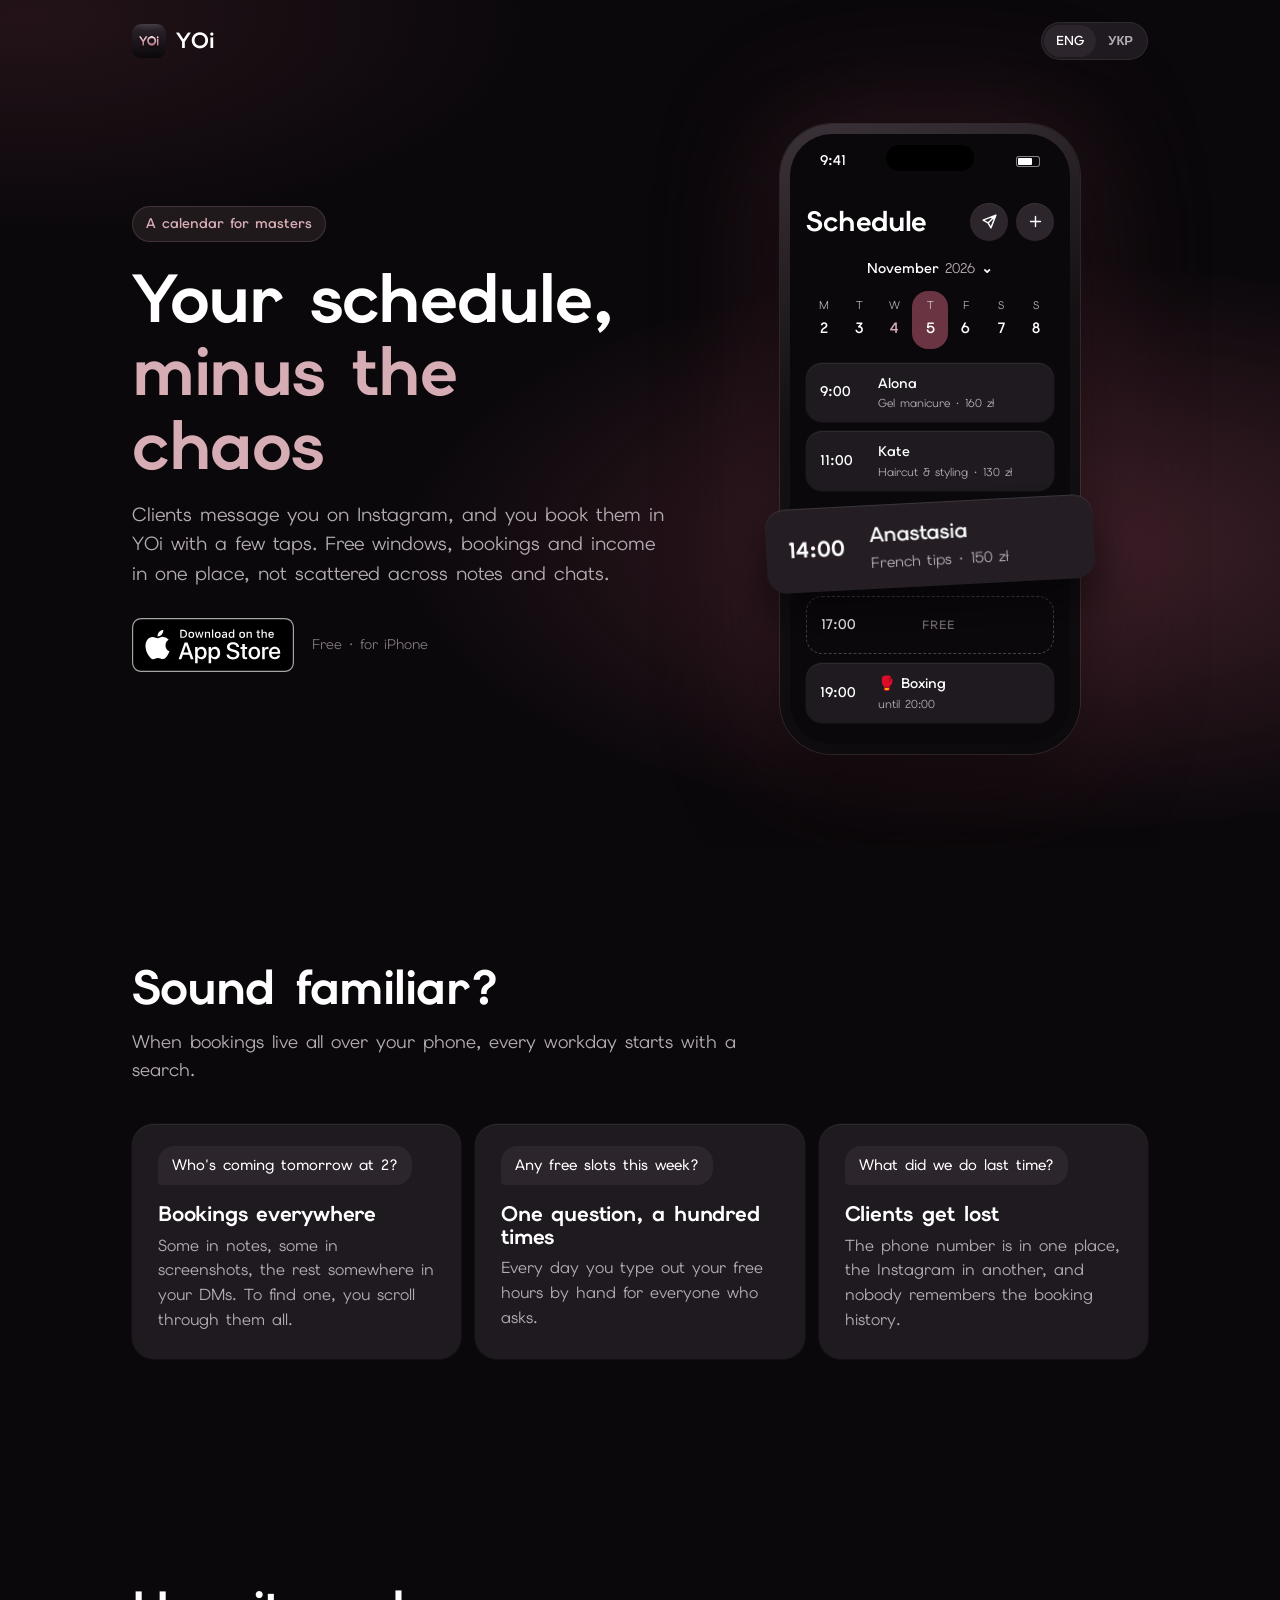
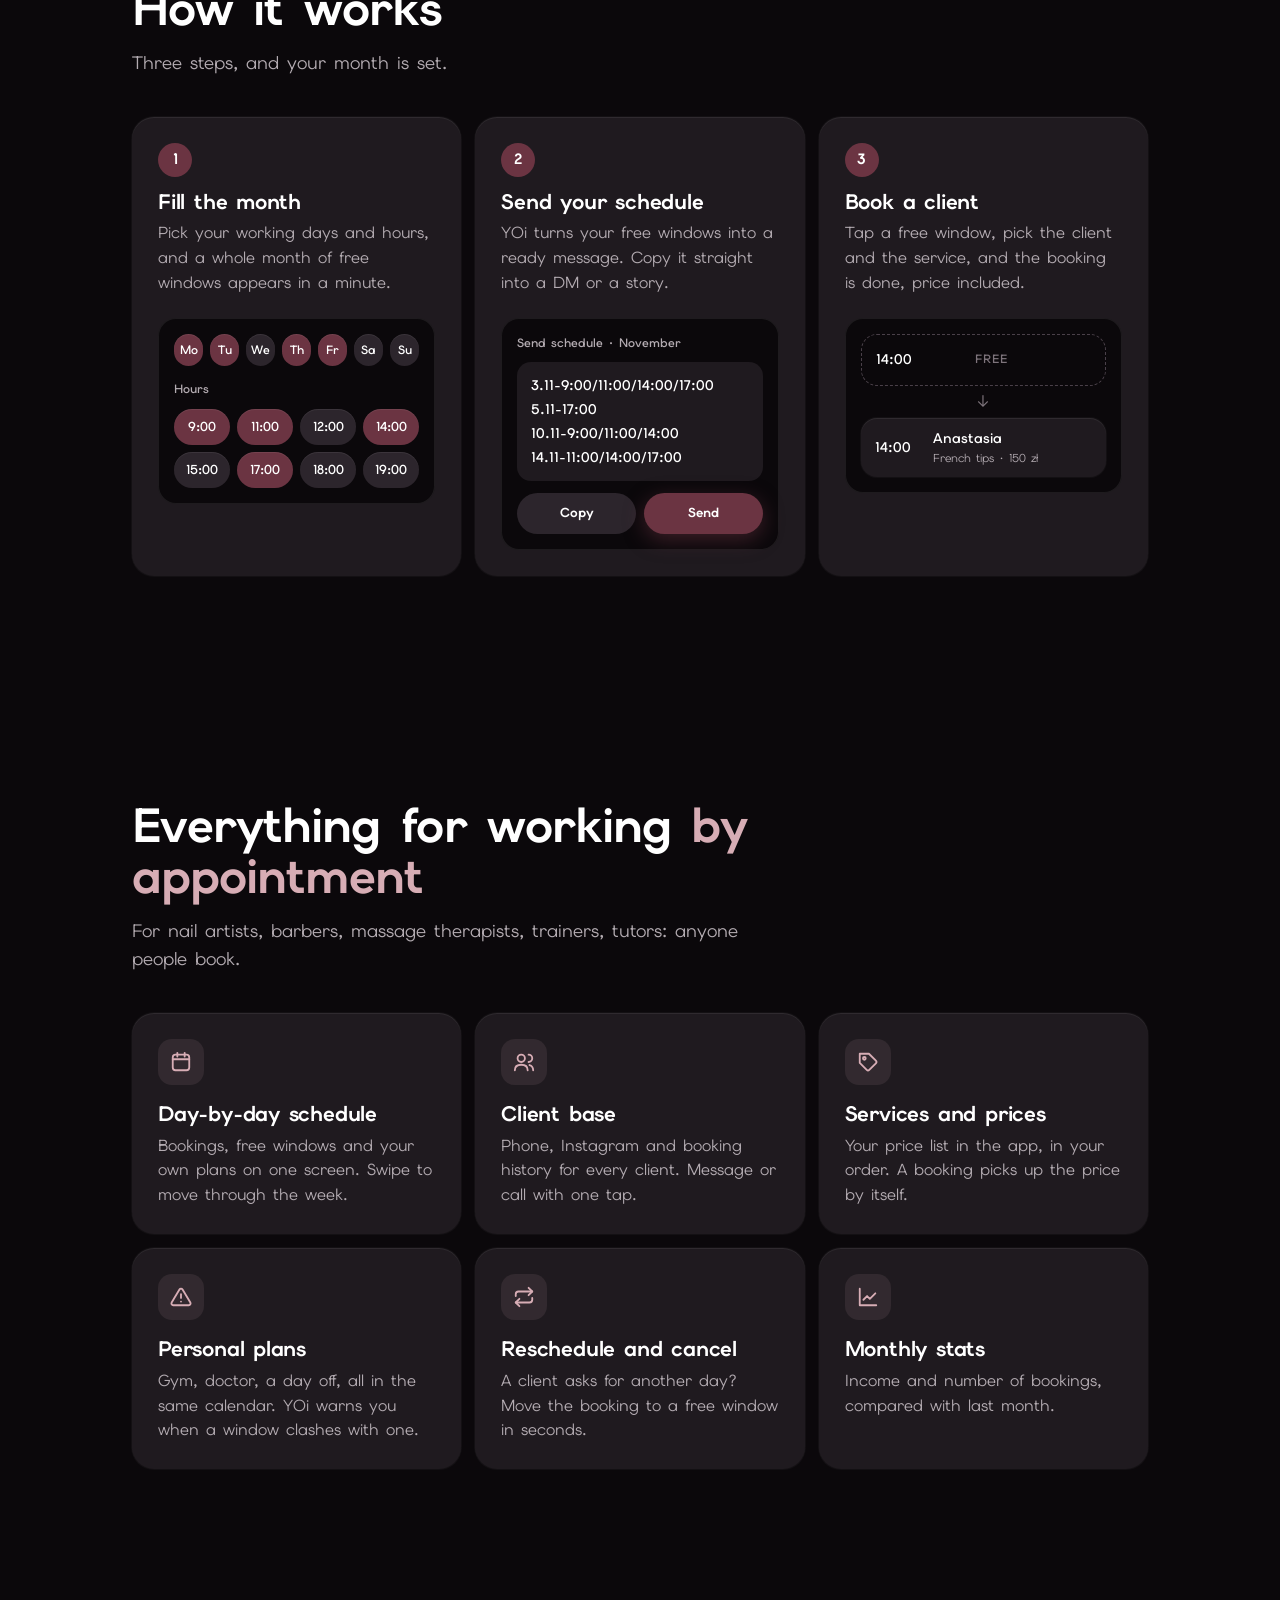
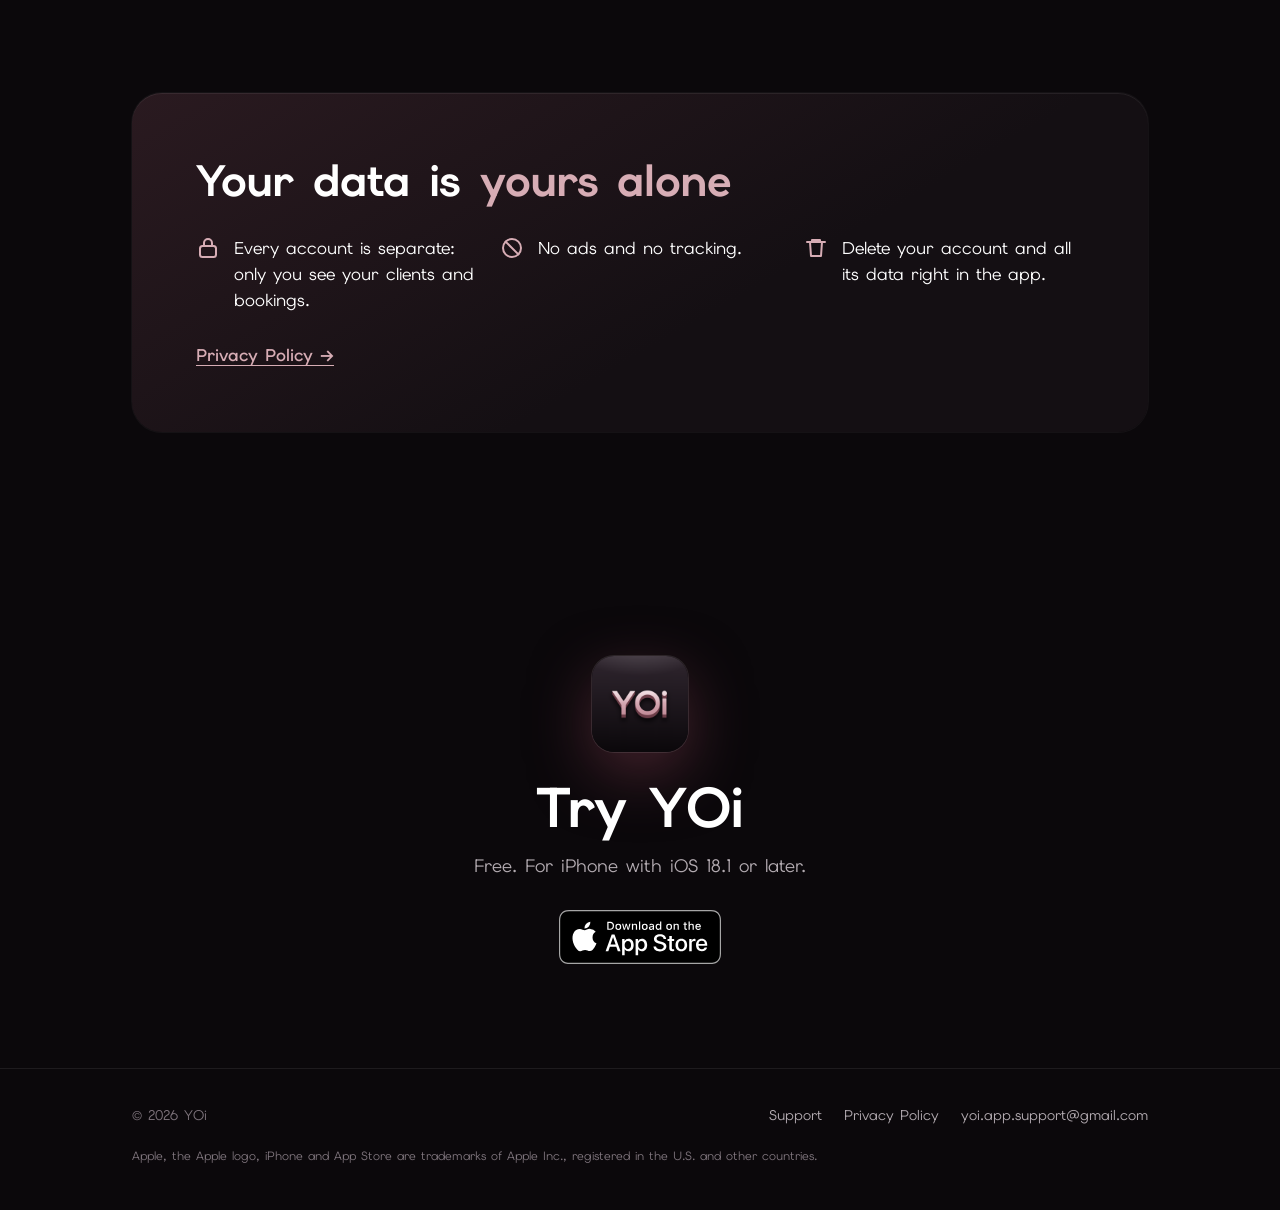
==== en/index.html @ fa56679f "Landing page in English and Ukrainian" ====
<!DOCTYPE html>
<html lang="en">
<head>
<meta charset="utf-8">
<meta name="viewport" content="width=device-width, initial-scale=1, viewport-fit=cover">
<title>YOi — the work calendar for masters</title>
<meta name="description" content="A calendar for anyone who works by appointment: free windows, bookings, a client base and a ready schedule for Instagram. Free for iPhone.">
<meta name="theme-color" content="#0B080B">
<link rel="canonical" href="https://katasee.github.io/yoi-site/en/">
<link rel="alternate" hreflang="en" href="https://katasee.github.io/yoi-site/en/">
<link rel="alternate" hreflang="uk" href="https://katasee.github.io/yoi-site/uk/">
<link rel="alternate" hreflang="x-default" href="https://katasee.github.io/yoi-site/en/">
<meta property="og:type" content="website">
<meta property="og:locale" content="en_US">
<meta property="og:title" content="YOi — your work schedule">
<meta property="og:description" content="Clients, free windows and income in one place. Free for iPhone.">
<meta property="og:url" content="https://katasee.github.io/yoi-site/en/">
<meta property="og:image" content="https://katasee.github.io/yoi-site/img/og-en.png">
<meta name="twitter:card" content="summary_large_image">
<meta name="apple-itunes-app" content="app-id=6830248587">
<link rel="icon" href="../img/favicon.png">
<link rel="apple-touch-icon" href="../img/apple-touch-icon.png">
<link rel="preload" href="../fonts/ElmsSans-Bold.ttf" as="font" type="font/ttf" crossorigin>
<link rel="stylesheet" href="../style.css?v=6">
<script src="../reveal.js?v=6" defer></script>
</head>
<body>

<header class="hero">
  <div class="wrap">
    <div class="top">
      <a class="wordmark" href="./"><img src="../img/icon.png" alt="">YOi</a>
      <nav class="lang" aria-label="Language">
        <span aria-current="page">ENG</span>
        <a href="../uk/" hreflang="uk" lang="uk">УКР</a>
      </nav>
    </div>

    <div class="hero-grid">
      <div>
        <span class="eyebrow">A calendar for masters</span>
        <h1>Your schedule,<br><span class="rose">minus the chaos</span></h1>
        <p class="lead">Clients message you on Instagram, and you book them in YOi with a few taps. Free windows, bookings and income in one place, not scattered across notes and chats.</p>
        <div class="cta">
          <a class="badge" href="https://apps.apple.com/app/id6830248587"><img src="../img/badge-en.svg" width="121" height="41" alt="Download on the App Store"></a>
          <small>Free · for iPhone</small>
        </div>
      </div>

      <div class="phone-stage" aria-hidden="true">
        <div class="phone">
          <div class="screen">
            <div class="island"></div>
            <div class="status"><span>9:41</span><i></i></div>
            <div class="app-head">
              <b>Schedule</b>
              <span>
                <span class="round"><svg viewBox="0 0 24 24" fill="none" stroke="currentColor" stroke-width="2" stroke-linejoin="round"><path d="M21 3 10 14M21 3l-7 18-4-7-7-4 18-7Z"/></svg></span><span class="round"><svg viewBox="0 0 24 24" fill="none" stroke="currentColor" stroke-width="2" stroke-linecap="round"><path d="M12 5v14M5 12h14"/></svg></span>
              </span>
            </div>
            <div class="month">November <em>2026</em> ⌄</div>
            <div class="week">
              <div>M<b>2</b></div><div>T<b>3</b></div><div class="today">W<b>4</b></div><div class="sel">T<b>5</b></div><div>F<b>6</b></div><div>S<b>7</b></div><div>S<b>8</b></div>
            </div>
            <div class="rows">
              <div class="row"><time>9:00</time><span><b>Alona</b><small>Gel manicure · 160 zł</small></span></div>
              <div class="row"><time>11:00</time><span><b>Kate</b><small>Haircut &amp; styling · 130 zł</small></span></div>
              <div class="row lifted"><time>14:00</time><span><b>Anastasia</b><small>French tips · 150 zł</small></span></div>
              <div class="row free"><time>17:00</time><span>Free</span></div>
              <div class="row"><time>19:00</time><span><b>🥊 Boxing</b><small>until 20:00</small></span></div>
            </div>
          </div>
        </div>
      </div>
    </div>
  </div>
</header>

<main>
  <section class="pain">
    <div class="wrap">
      <div class="section-head">
        <h2>Sound familiar?</h2>
        <p>When bookings live all over your phone, every workday starts with a search.</p>
      </div>
      <div class="grid grid-3">
        <div class="card">
          <span class="quote">Who's coming tomorrow at 2?</span>
          <h3>Bookings everywhere</h3>
          <p>Some in notes, some in screenshots, the rest somewhere in your DMs. To find one, you scroll through them all.</p>
        </div>
        <div class="card">
          <span class="quote">Any free slots this week?</span>
          <h3>One question, a hundred times</h3>
          <p>Every day you type out your free hours by hand for everyone who asks.</p>
        </div>
        <div class="card">
          <span class="quote">What did we do last time?</span>
          <h3>Clients get lost</h3>
          <p>The phone number is in one place, the Instagram in another, and nobody remembers the booking history.</p>
        </div>
      </div>
    </div>
  </section>

  <section class="how">
    <div class="wrap">
      <div class="section-head">
        <h2>How it works</h2>
        <p>Three steps, and your month is set.</p>
      </div>
      <div class="grid grid-3">
        <div class="card step">
          <div>
            <span class="step-num">1</span>
            <h3>Fill the month</h3>
            <p>Pick your working days and hours, and a whole month of free windows appears in a minute.</p>
          </div>
          <div class="demo" aria-hidden="true">
            <div class="chips days"><span class="chip on">Mo</span><span class="chip on">Tu</span><span class="chip">We</span><span class="chip on">Th</span><span class="chip on">Fr</span><span class="chip">Sa</span><span class="chip">Su</span></div>
            <div class="demo-label">Hours</div>
            <div class="chips"><span class="chip on">9:00</span><span class="chip on">11:00</span><span class="chip">12:00</span><span class="chip on">14:00</span><span class="chip">15:00</span><span class="chip on">17:00</span><span class="chip">18:00</span><span class="chip">19:00</span></div>
          </div>
        </div>
        <div class="card step">
          <div>
            <span class="step-num">2</span>
            <h3>Send your schedule</h3>
            <p>YOi turns your free windows into a ready message. Copy it straight into a DM or a story.</p>
          </div>
          <div class="demo" aria-hidden="true">
            <div class="demo-label">Send schedule · November</div>
            <div class="message">3.11-9:00/11:00/14:00/17:00<br>5.11-17:00<br>10.11-9:00/11:00/14:00<br>14.11-11:00/14:00/17:00</div>
            <div class="buttons"><span class="btn">Copy</span><span class="btn primary">Send</span></div>
          </div>
        </div>
        <div class="card step">
          <div>
            <span class="step-num">3</span>
            <h3>Book a client</h3>
            <p>Tap a free window, pick the client and the service, and the booking is done, price included.</p>
          </div>
          <div class="demo" aria-hidden="true">
            <div class="row free"><time>14:00</time><span>Free</span></div>
            <span class="arrow">↓</span>
            <div class="row"><time>14:00</time><span><b>Anastasia</b><small>French tips · 150 zł</small></span></div>
          </div>
        </div>
      </div>
    </div>
  </section>

  <section class="features">
    <div class="wrap">
      <div class="section-head">
        <h2>Everything for working <span class="rose">by appointment</span></h2>
        <p>For nail artists, barbers, massage therapists, trainers, tutors: anyone people book.</p>
      </div>
      <div class="grid grid-2">
        <div class="card feature">
          <div class="icon"><svg viewBox="0 0 24 24" fill="none" stroke="currentColor" stroke-width="2" stroke-linecap="round" stroke-linejoin="round"><rect x="3" y="4" width="18" height="17" rx="3"/><path d="M3 9h18M8 2v4M16 2v4"/></svg></div>
          <h3>Day-by-day schedule</h3>
          <p>Bookings, free windows and your own plans on one screen. Swipe to move through the week.</p>
        </div>
        <div class="card feature">
          <div class="icon"><svg viewBox="0 0 24 24" fill="none" stroke="currentColor" stroke-width="2" stroke-linecap="round" stroke-linejoin="round"><circle cx="9" cy="8" r="4"/><path d="M2 21c0-4 3-6 7-6s7 2 7 6M17 4a4 4 0 0 1 0 8M22 21c0-3-1.5-5-4-5.7"/></svg></div>
          <h3>Client base</h3>
          <p>Phone, Instagram and booking history for every client. Message or call with one tap.</p>
        </div>
        <div class="card feature">
          <div class="icon"><svg viewBox="0 0 24 24" fill="none" stroke="currentColor" stroke-width="2" stroke-linecap="round" stroke-linejoin="round"><path d="M20.6 13.4 13.4 20.6a2 2 0 0 1-2.8 0L3 13V3h10l7.6 7.6a2 2 0 0 1 0 2.8Z"/><circle cx="8" cy="8" r="1.5"/></svg></div>
          <h3>Services and prices</h3>
          <p>Your price list in the app, in your order. A booking picks up the price by itself.</p>
        </div>
        <div class="card feature">
          <div class="icon"><svg viewBox="0 0 24 24" fill="none" stroke="currentColor" stroke-width="2" stroke-linecap="round" stroke-linejoin="round"><path d="M12 9v4M12 17h.01"/><path d="M10.3 3.9 1.8 18a2 2 0 0 0 1.7 3h17a2 2 0 0 0 1.7-3L13.7 3.9a2 2 0 0 0-3.4 0Z"/></svg></div>
          <h3>Personal plans</h3>
          <p>Gym, doctor, a day off, all in the same calendar. YOi warns you when a window clashes with one.</p>
        </div>
        <div class="card feature">
          <div class="icon"><svg viewBox="0 0 24 24" fill="none" stroke="currentColor" stroke-width="2" stroke-linecap="round" stroke-linejoin="round"><path d="M17 2l4 4-4 4"/><path d="M3 11V9a3 3 0 0 1 3-3h15M7 22l-4-4 4-4"/><path d="M21 13v2a3 3 0 0 1-3 3H3"/></svg></div>
          <h3>Reschedule and cancel</h3>
          <p>A client asks for another day? Move the booking to a free window in seconds.</p>
        </div>
        <div class="card feature">
          <div class="icon"><svg viewBox="0 0 24 24" fill="none" stroke="currentColor" stroke-width="2" stroke-linecap="round" stroke-linejoin="round"><path d="M3 3v18h18"/><path d="m7 15 4-4 3 3 6-6"/></svg></div>
          <h3>Monthly stats</h3>
          <p>Income and number of bookings, compared with last month.</p>
        </div>
      </div>
    </div>
  </section>

  <section>
    <div class="wrap">
      <div class="privacy-box">
        <h2>Your data is <span class="rose">yours alone</span></h2>
        <ul class="checks">
          <li><svg viewBox="0 0 24 24" fill="none" stroke="currentColor" stroke-width="2" stroke-linecap="round" stroke-linejoin="round"><rect x="4" y="10" width="16" height="11" rx="2.5"/><path d="M8 10V7a4 4 0 0 1 8 0v3"/></svg><span>Every account is separate: only you see your clients and bookings.</span></li>
          <li><svg viewBox="0 0 24 24" fill="none" stroke="currentColor" stroke-width="2" stroke-linecap="round" stroke-linejoin="round"><circle cx="12" cy="12" r="9"/><path d="m5.6 5.6 12.8 12.8"/></svg><span>No ads and no tracking.</span></li>
          <li><svg viewBox="0 0 24 24" fill="none" stroke="currentColor" stroke-width="2" stroke-linecap="round" stroke-linejoin="round"><path d="M3 6h18M8 6V4h8v2M6 6l1 14h10l1-14"/></svg><span>Delete your account and all its data right in the app.</span></li>
        </ul>
        <a class="link" href="../privacy/#en">Privacy Policy →</a>
      </div>
    </div>
  </section>

  <section class="final">
    <div class="wrap">
      <img class="app-icon" src="../img/icon.png" alt="">
      <h2>Try YOi</h2>
      <p>Free. For iPhone with iOS 18.1 or later.</p>
      <div class="cta">
        <a class="badge" href="https://apps.apple.com/app/id6830248587"><img src="../img/badge-en.svg" width="121" height="41" alt="Download on the App Store"></a>
      </div>
    </div>
  </section>
</main>

<footer>
  <div class="wrap">
    <div class="foot">
      <span>© 2026 YOi</span>
      <nav>
        <a href="../support/#en">Support</a>
        <a href="../privacy/#en">Privacy Policy</a>
        <a href="mailto:yoi.app.support@gmail.com">yoi.app.support@gmail.com</a>
      </nav>
    </div>
    <p class="legal">Apple, the Apple logo, iPhone and App Store are trademarks of Apple Inc., registered in the U.S. and other countries.</p>
  </div>
</footer>

</body>
</html>
---- style.css ----
@font-face { font-family: "Elms Sans"; src: url("fonts/ElmsSans-Regular.ttf") format("truetype"); font-weight: 400; font-display: swap; }
@font-face { font-family: "Elms Sans"; src: url("fonts/ElmsSans-Medium.ttf") format("truetype"); font-weight: 500; font-display: swap; }
@font-face { font-family: "Elms Sans"; src: url("fonts/ElmsSans-SemiBold.ttf") format("truetype"); font-weight: 600; font-display: swap; }
@font-face { font-family: "Elms Sans"; src: url("fonts/ElmsSans-Bold.ttf") format("truetype"); font-weight: 700; font-display: swap; }

:root {
  color-scheme: dark;
  --bg: #0B080B;
  --card: #1F1A1F;
  --raised: #2C252C;
  --ink: #FFFFFF;
  --muted: #B3ABB1;
  --faint: #7E747C;
  --line: rgba(255, 255, 255, .08);
  --rim: rgba(255, 255, 255, .07);
  --wine: #6B3442;
  --rose: #D7ADB5;
  --warning: #FFB340;
  --green: #4CD964;
  --radius: 22px;
}

* { box-sizing: border-box; }
html { -webkit-text-size-adjust: 100%; scroll-behavior: smooth; }
body {
  margin: 0;
  background: var(--bg);
  color: var(--ink);
  font: 400 17px/1.55 "Elms Sans", -apple-system, BlinkMacSystemFont, "Segoe UI", Roboto, sans-serif;
  -webkit-font-smoothing: antialiased;
  overflow-x: hidden;
}
img { display: block; max-width: 100%; }
a { color: inherit; }
h1, h2, h3 { margin: 0; font-weight: 700; letter-spacing: -.02em; line-height: 1.08; }
p { margin: 0; }
.wrap { width: 100%; max-width: 1080px; margin: 0 auto; padding: 0 20px; }
.rose { color: var(--rose); }

/* Header */
.top { position: relative; z-index: 2; display: flex; align-items: center; justify-content: space-between; padding-top: 22px; }
.wordmark { display: flex; align-items: center; gap: 10px; text-decoration: none; font-weight: 700; font-size: 22px; letter-spacing: -.01em; }
.wordmark img { width: 34px; height: 34px; border-radius: 9px; }
.lang { display: flex; padding: 3px; border-radius: 999px; background: var(--card); box-shadow: inset 0 0 0 1px var(--rim); font-size: 13px; font-weight: 600; }
.lang a, .lang span { padding: 6px 12px; border-radius: 999px; text-decoration: none; color: var(--muted); }
.lang span { background: var(--raised); color: var(--ink); }

/* Hero */
.hero { position: relative; overflow: hidden; padding-bottom: 72px; }
.hero::before {
  content: "";
  position: absolute;
  inset: -10% -30% auto;
  height: 120%;
  background:
    radial-gradient(45% 40% at 70% 62%, rgba(107, 52, 66, .55), transparent 70%),
    radial-gradient(35% 30% at 20% 10%, rgba(107, 52, 66, .25), transparent 70%);
  pointer-events: none;
}
.hero-grid { position: relative; display: grid; gap: 48px; align-items: center; padding-top: 48px; }
.eyebrow { display: inline-flex; align-items: center; gap: 8px; padding: 7px 14px; border-radius: 999px; background: rgba(215, 173, 181, .1); color: var(--rose); font-size: 14px; font-weight: 600; box-shadow: inset 0 0 0 1px rgba(215, 173, 181, .18); }
.hero h1 { margin: 20px 0 18px; font-size: clamp(42px, 9vw, 68px); }
.lead { max-width: 30em; color: var(--muted); font-size: 19px; }
.cta { display: flex; align-items: center; flex-wrap: wrap; gap: 14px 18px; margin-top: 30px; }
.badge img { height: 54px; width: auto; }
.cta small { color: var(--faint); font-size: 14px; }

/* Phone */
.phone-stage { position: relative; display: flex; justify-content: center; }
.phone {
  position: relative;
  width: 300px;
  padding: 10px;
  border-radius: 52px;
  background: linear-gradient(160deg, #3a3238, #141014 40%, #0d0a0d);
  box-shadow: 0 0 0 1px rgba(255, 255, 255, .1), 0 40px 90px rgba(0, 0, 0, .6), 0 0 120px rgba(107, 52, 66, .45);
}
.screen { position: relative; height: 610px; border-radius: 42px; background: var(--bg); padding: 0 16px; }
.island { position: absolute; top: 11px; left: 50%; width: 88px; height: 26px; margin-left: -44px; border-radius: 20px; background: #000; }
.status { display: flex; justify-content: space-between; align-items: center; height: 48px; padding: 6px 14px 0; font-size: 14px; font-weight: 600; }
.status i { display: inline-block; width: 24px; height: 11px; border-radius: 3px; box-shadow: inset 0 0 0 1px rgba(255, 255, 255, .5); position: relative; }
.status i::after { content: ""; position: absolute; inset: 2px 8px 2px 2px; border-radius: 1px; background: #fff; }
.app-head { display: flex; align-items: center; justify-content: space-between; margin-top: 18px; }
.app-head b { font-size: 28px; letter-spacing: -.02em; }
.round { display: inline-grid; place-items: center; width: 38px; height: 38px; margin-left: 8px; border-radius: 50%; background: var(--raised); box-shadow: inset 0 1px 0 var(--rim); }
.round svg { width: 17px; height: 17px; }
.month { margin: 14px 0 12px; text-align: center; font-size: 14px; font-weight: 600; }
.month em { font-style: normal; color: var(--muted); font-weight: 400; }
.week { display: grid; grid-template-columns: repeat(7, 1fr); text-align: center; font-size: 11px; color: var(--muted); }
.week div { padding: 6px 0 8px; border-radius: 16px; }
.week b { display: block; margin-top: 3px; color: var(--ink); font-size: 15px; font-weight: 600; }
.week .sel { background: var(--wine); color: rgba(255, 255, 255, .7); }
.week .today b { color: var(--rose); }
.rows { margin-top: 14px; display: grid; grid-template-columns: minmax(0, 1fr); gap: 9px; }
.row { display: flex; align-items: center; gap: 14px; min-height: 58px; padding: 10px 14px; border-radius: 16px; background: var(--card); box-shadow: inset 0 1px 0 var(--rim), 0 0 0 1px rgba(255, 255, 255, .03); }
.row time { flex: none; width: 44px; font-size: 14px; font-weight: 600; }
.row > span { min-width: 0; }
.row b { display: block; font-size: 14px; font-weight: 600; }
.row small { display: block; overflow: hidden; color: var(--muted); font-size: 11.5px; white-space: nowrap; text-overflow: ellipsis; }
.row.free { justify-content: flex-start; background: transparent; box-shadow: none; border: 1.5px dashed #4a4049; }
.row.free span { flex: 1; text-align: center; padding-right: 42px; color: var(--faint); font-size: 12px; font-weight: 600; letter-spacing: .08em; text-transform: uppercase; }
.lifted {
  position: relative;
  z-index: 1;
  margin: 2px -40px;
  transform: rotate(-3deg);
  min-height: 72px;
  padding: 14px 22px;
  border-radius: 20px;
  background: #241e24;
  box-shadow: inset 0 1px 0 rgba(255, 255, 255, .1), 0 24px 50px rgba(0, 0, 0, .55);
}
.lifted time { width: 68px; font-size: 22px; font-weight: 700; }
.lifted b { font-size: 21px; }
.lifted small { font-size: 15px; }

/* Sections */
section { padding: 64px 0; }
.section-head { max-width: 640px; margin-bottom: 40px; }
.section-head h2 { font-size: clamp(32px, 6vw, 48px); }
.section-head p { margin-top: 14px; color: var(--muted); font-size: 18px; }
.card { position: relative; padding: 26px; border-radius: var(--radius); background: var(--card); box-shadow: inset 0 1px 0 var(--rim), 0 0 0 1px rgba(255, 255, 255, .03); }
.card h3 { font-size: 21px; margin-bottom: 8px; letter-spacing: -.01em; }
.card p { color: var(--muted); font-size: 16px; }
.grid { display: grid; gap: 14px; }

/* Pain */
.pain .card { padding-top: 22px; }
.quote { display: inline-block; margin-bottom: 18px; padding: 8px 14px; border-radius: 16px 16px 16px 4px; background: var(--raised); font-size: 15px; font-weight: 500; }

/* Steps */
.step { display: grid; gap: 22px; align-content: start; }
.step-num { display: inline-grid; place-items: center; width: 34px; height: 34px; margin-bottom: 14px; border-radius: 50%; background: var(--wine); font-size: 15px; font-weight: 700; }
.demo { padding: 16px; border-radius: 18px; background: var(--bg); box-shadow: inset 0 0 0 1px var(--line); font-size: 13px; }
.demo-label { margin-bottom: 10px; color: var(--muted); font-size: 12px; font-weight: 600; }
.chips { display: grid; grid-template-columns: repeat(4, 1fr); gap: 7px; }
.chip { padding: 8px 0; border-radius: 999px; background: var(--raised); text-align: center; font-weight: 600; box-shadow: inset 0 1px 0 var(--rim); }
.chip.on { background: var(--wine); }
.days { grid-template-columns: repeat(7, 1fr); margin-bottom: 14px; }
.days .chip { padding: 7px 0; font-size: 12px; }
.message { padding: 12px 14px; border-radius: 14px; background: var(--card); font-size: 14px; font-weight: 600; line-height: 1.7; font-variant-numeric: tabular-nums; }
.buttons { display: grid; grid-template-columns: 1fr 1fr; gap: 8px; margin-top: 12px; }
.btn { padding: 10px 0; border-radius: 999px; background: var(--raised); text-align: center; font-weight: 700; }
.btn.primary { background: var(--wine); box-shadow: 0 6px 20px rgba(107, 52, 66, .5); }
.demo .row { min-height: 52px; }
.demo .row + .row { margin-top: 8px; }
.arrow { display: block; margin: 8px auto; color: var(--faint); text-align: center; font-size: 16px; line-height: 1; }

/* Features */
.feature .icon { display: grid; place-items: center; width: 46px; height: 46px; margin-bottom: 18px; border-radius: 14px; background: rgba(215, 173, 181, .1); color: var(--rose); }
.feature .icon svg { width: 22px; height: 22px; }

/* Privacy */
.privacy-box {
  position: relative;
  overflow: hidden;
  padding: 44px 28px;
  border-radius: 30px;
  background: linear-gradient(150deg, #2a1a20, #140f13 60%);
  box-shadow: inset 0 1px 0 var(--rim), 0 0 0 1px rgba(255, 255, 255, .04);
}
.privacy-box h2 { font-size: clamp(30px, 5.5vw, 44px); max-width: 14em; }
.checks { display: grid; gap: 16px; margin: 30px 0 0; padding: 0; list-style: none; }
.checks li { display: flex; gap: 14px; align-items: flex-start; font-size: 17px; }
.checks svg { flex: none; width: 24px; height: 24px; margin-top: 1px; color: var(--rose); }
.privacy-box .link { display: inline-block; margin-top: 28px; color: var(--rose); font-weight: 600; text-underline-offset: 4px; }

/* Final */
.final { text-align: center; padding-bottom: 104px; }
.final .app-icon { width: 96px; height: 96px; margin: 0 auto 26px; border-radius: 22px; box-shadow: 0 0 0 1px rgba(255, 255, 255, .1), 0 20px 60px rgba(107, 52, 66, .6); }
.final h2 { font-size: clamp(34px, 7vw, 56px); }
.final p { margin-top: 14px; color: var(--muted); font-size: 18px; }
.final .cta { justify-content: center; }

/* Footer */
footer { padding: 36px 0 44px; border-top: 1px solid var(--line); color: var(--faint); font-size: 14px; }
.foot { display: flex; flex-wrap: wrap; gap: 14px 28px; align-items: center; justify-content: space-between; }
.foot nav { display: flex; flex-wrap: wrap; gap: 10px 22px; }
.foot nav a { color: var(--muted); text-decoration: none; }
.foot nav a:hover { color: var(--ink); }
.legal { margin-top: 20px; font-size: 12px; line-height: 1.6; }

@media (min-width: 720px) {
  .wrap { padding: 0 32px; }
  .grid-3 { grid-template-columns: repeat(3, 1fr); }
  .grid-2 { grid-template-columns: repeat(2, 1fr); }
  .privacy-box { padding: 64px; }
  .checks { grid-template-columns: repeat(3, 1fr); gap: 24px; }
  section { padding: 112px 0; }
}

@media (min-width: 960px) {
  .hero-grid { grid-template-columns: 1.1fr .9fr; padding-top: 64px; }
  .hero { padding-bottom: 96px; }
  .features .grid { grid-template-columns: repeat(3, 1fr); }
}

@media (max-width: 380px) {
  .phone { transform: scale(.9); transform-origin: top center; margin-bottom: -60px; }
  .lifted { margin: 2px -16px; }
}

/* Language chooser (root fallback) */
.choose { display: grid; place-items: center; align-content: center; gap: 18px; min-height: 100vh; padding: 20px; text-align: center; }
.choose img { width: 88px; height: 88px; border-radius: 20px; }
.choose h1 { font-size: 40px; }
.choose nav { display: grid; gap: 10px; width: 100%; max-width: 280px; }
.choose a { padding: 14px; border-radius: 999px; background: var(--card); box-shadow: inset 0 1px 0 var(--rim); text-decoration: none; font-weight: 600; }

/* Motion */
@media (prefers-reduced-motion: no-preference) {
  .reveal { opacity: 0; transform: translateY(28px); transition: opacity .7s ease var(--delay, 0ms), transform .7s cubic-bezier(.2, .7, .2, 1) var(--delay, 0ms); }
  .reveal.in { opacity: 1; transform: none; }

  .hero-grid > div:first-child > * { animation: rise .8s cubic-bezier(.2, .7, .2, 1) both; }
  .hero-grid > div:first-child > :nth-child(2) { animation-delay: .08s; }
  .hero-grid > div:first-child > :nth-child(3) { animation-delay: .16s; }
  .hero-grid > div:first-child > :nth-child(4) { animation-delay: .24s; }
  .phone-stage { animation: rise 1s cubic-bezier(.2, .7, .2, 1) .2s both, float 6s ease-in-out 1.2s infinite; }
  .phone-stage .lifted { animation: lift .9s cubic-bezier(.3, 1.4, .5, 1) 1s both; }
}
@keyframes rise { from { opacity: 0; transform: translateY(24px); } to { opacity: 1; transform: none; } }
@keyframes float { 0%, 100% { transform: translateY(0); } 50% { transform: translateY(-10px); } }
@keyframes lift {
  from { margin: 0; transform: none; min-height: 58px; padding: 10px 14px; background: var(--card); box-shadow: inset 0 1px 0 var(--rim); }
}
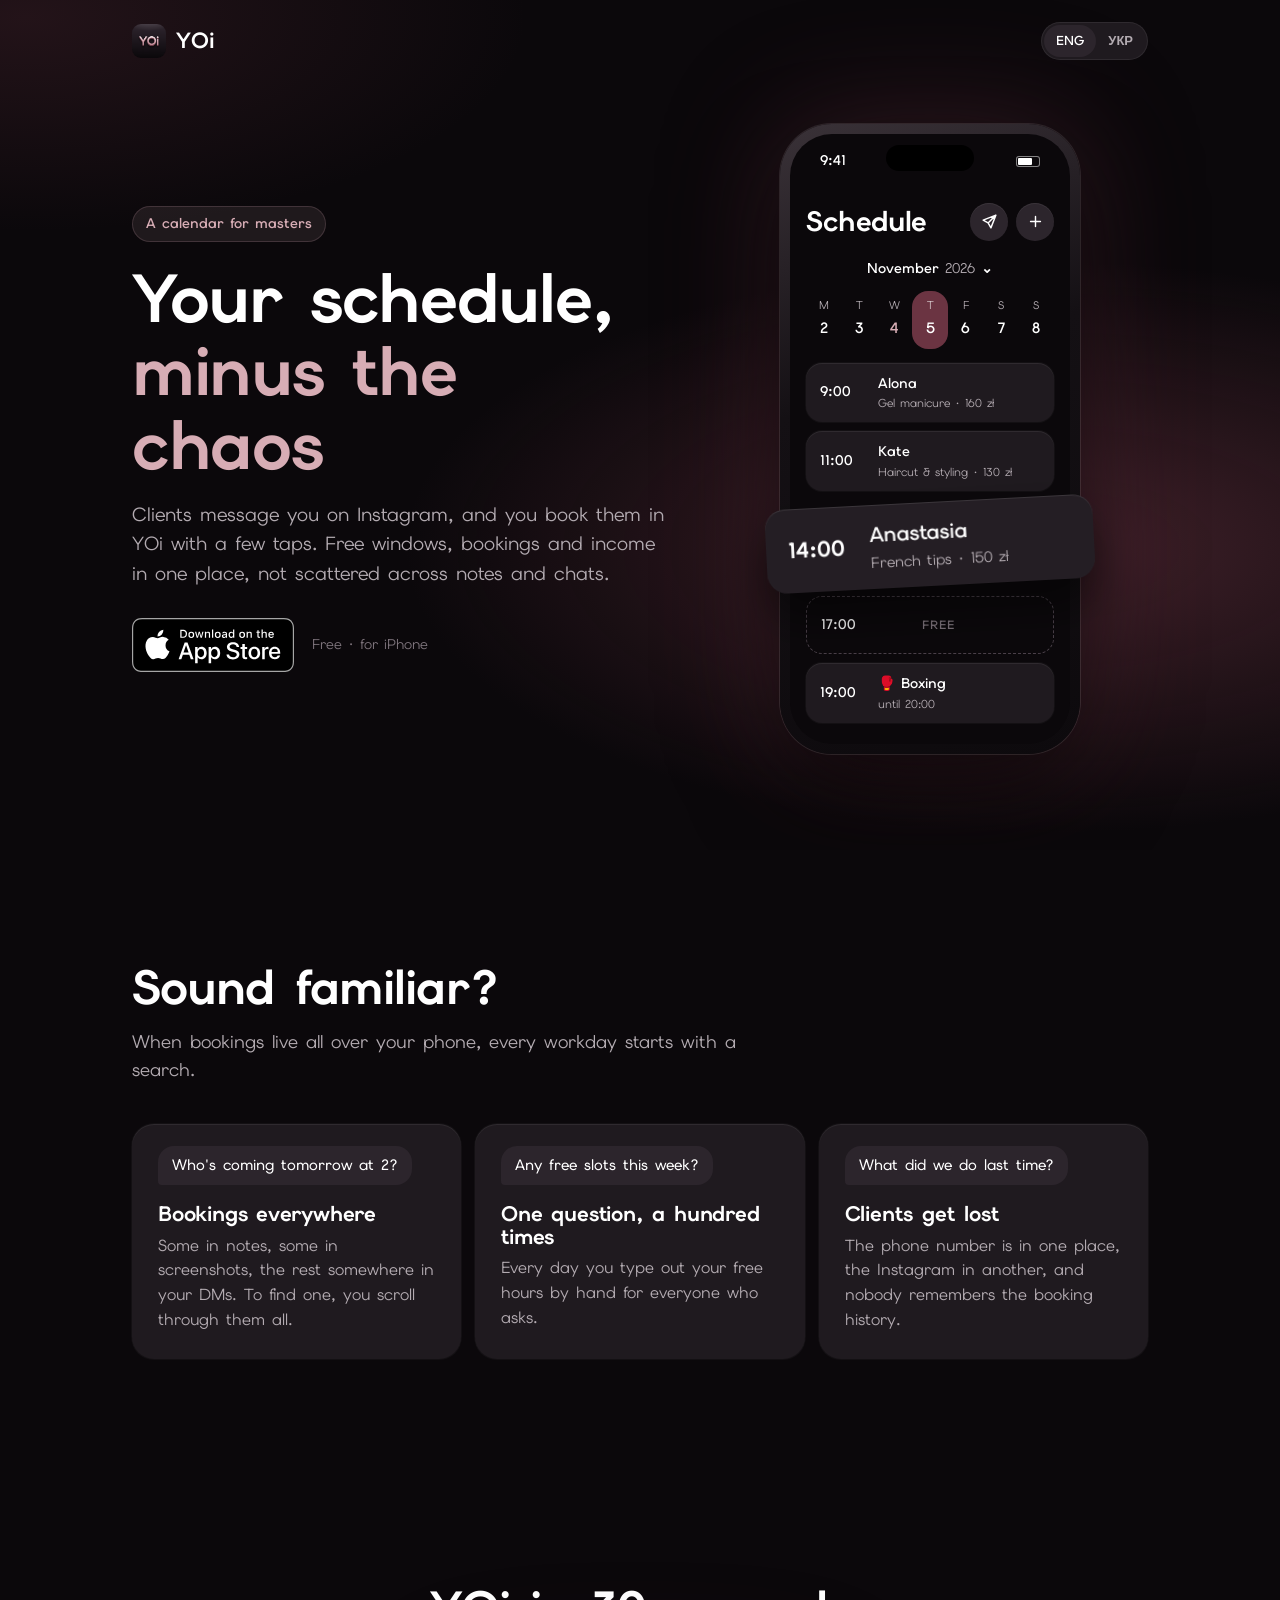
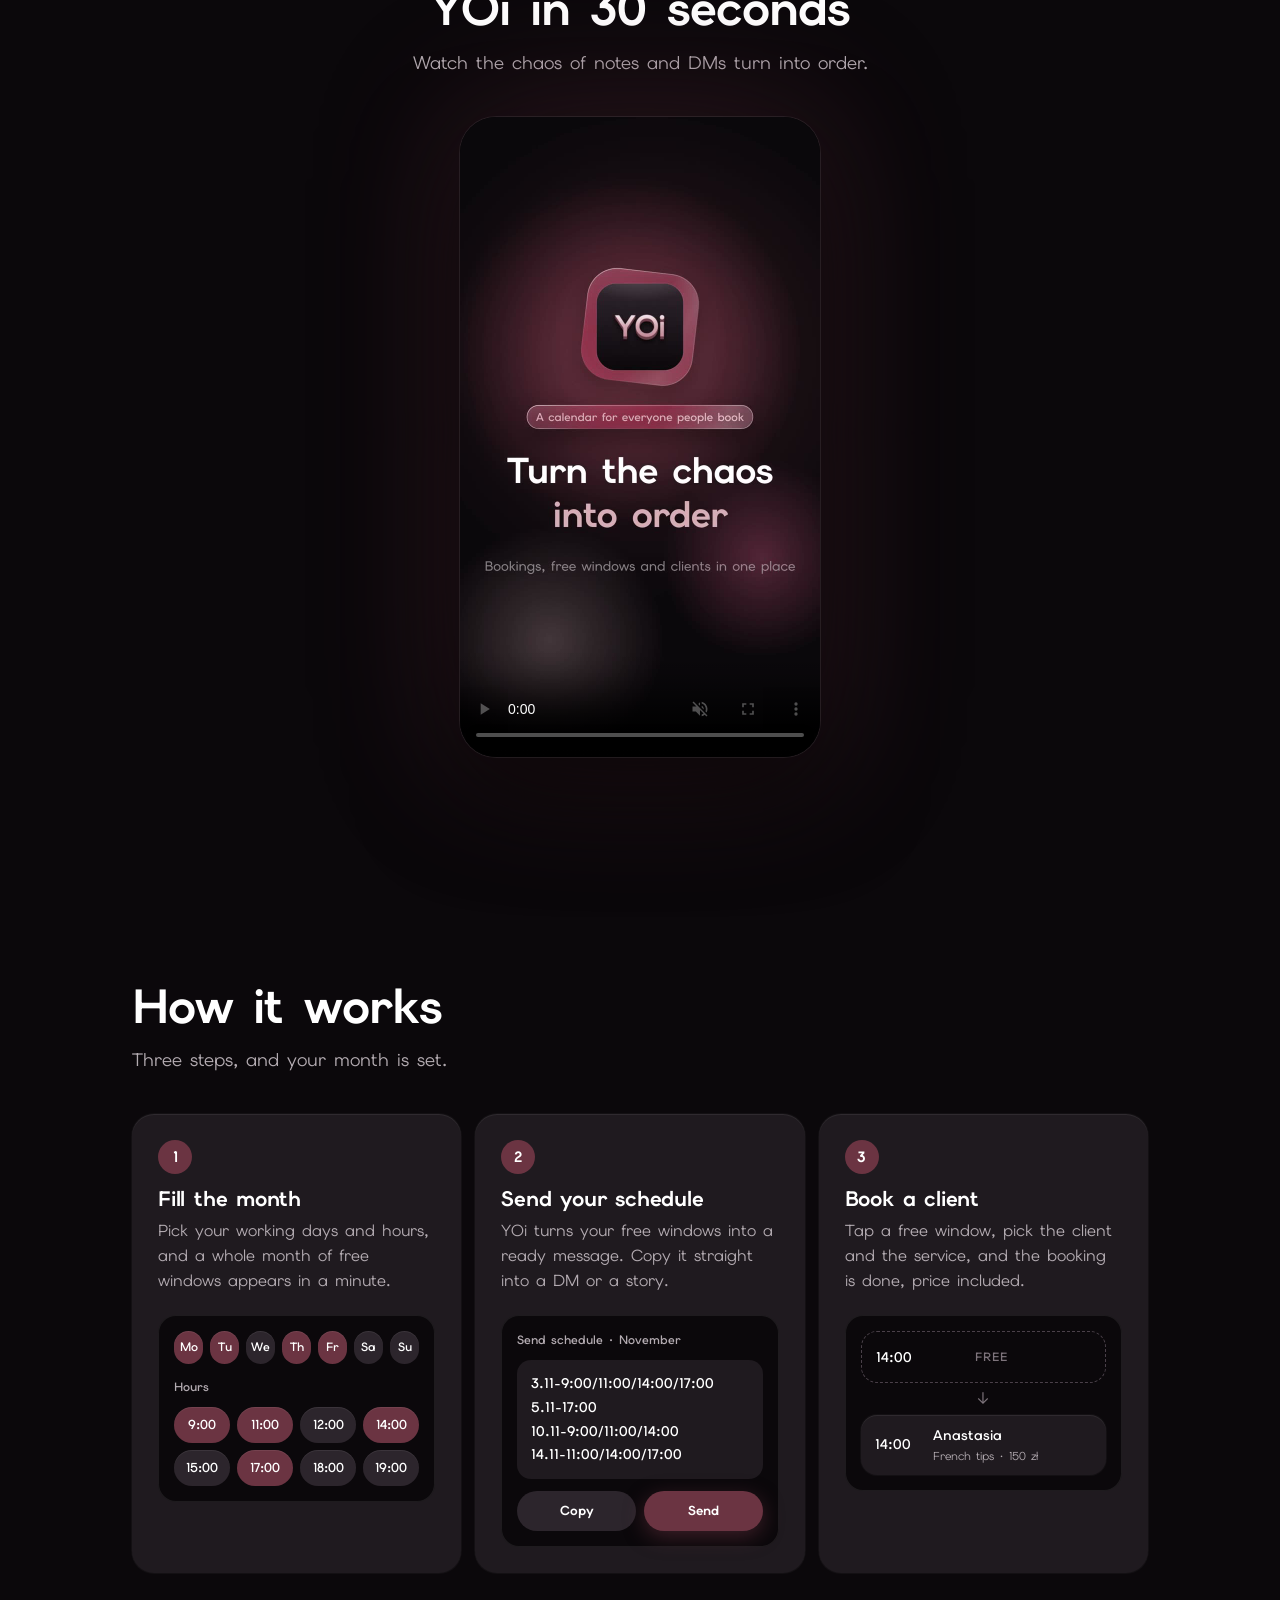
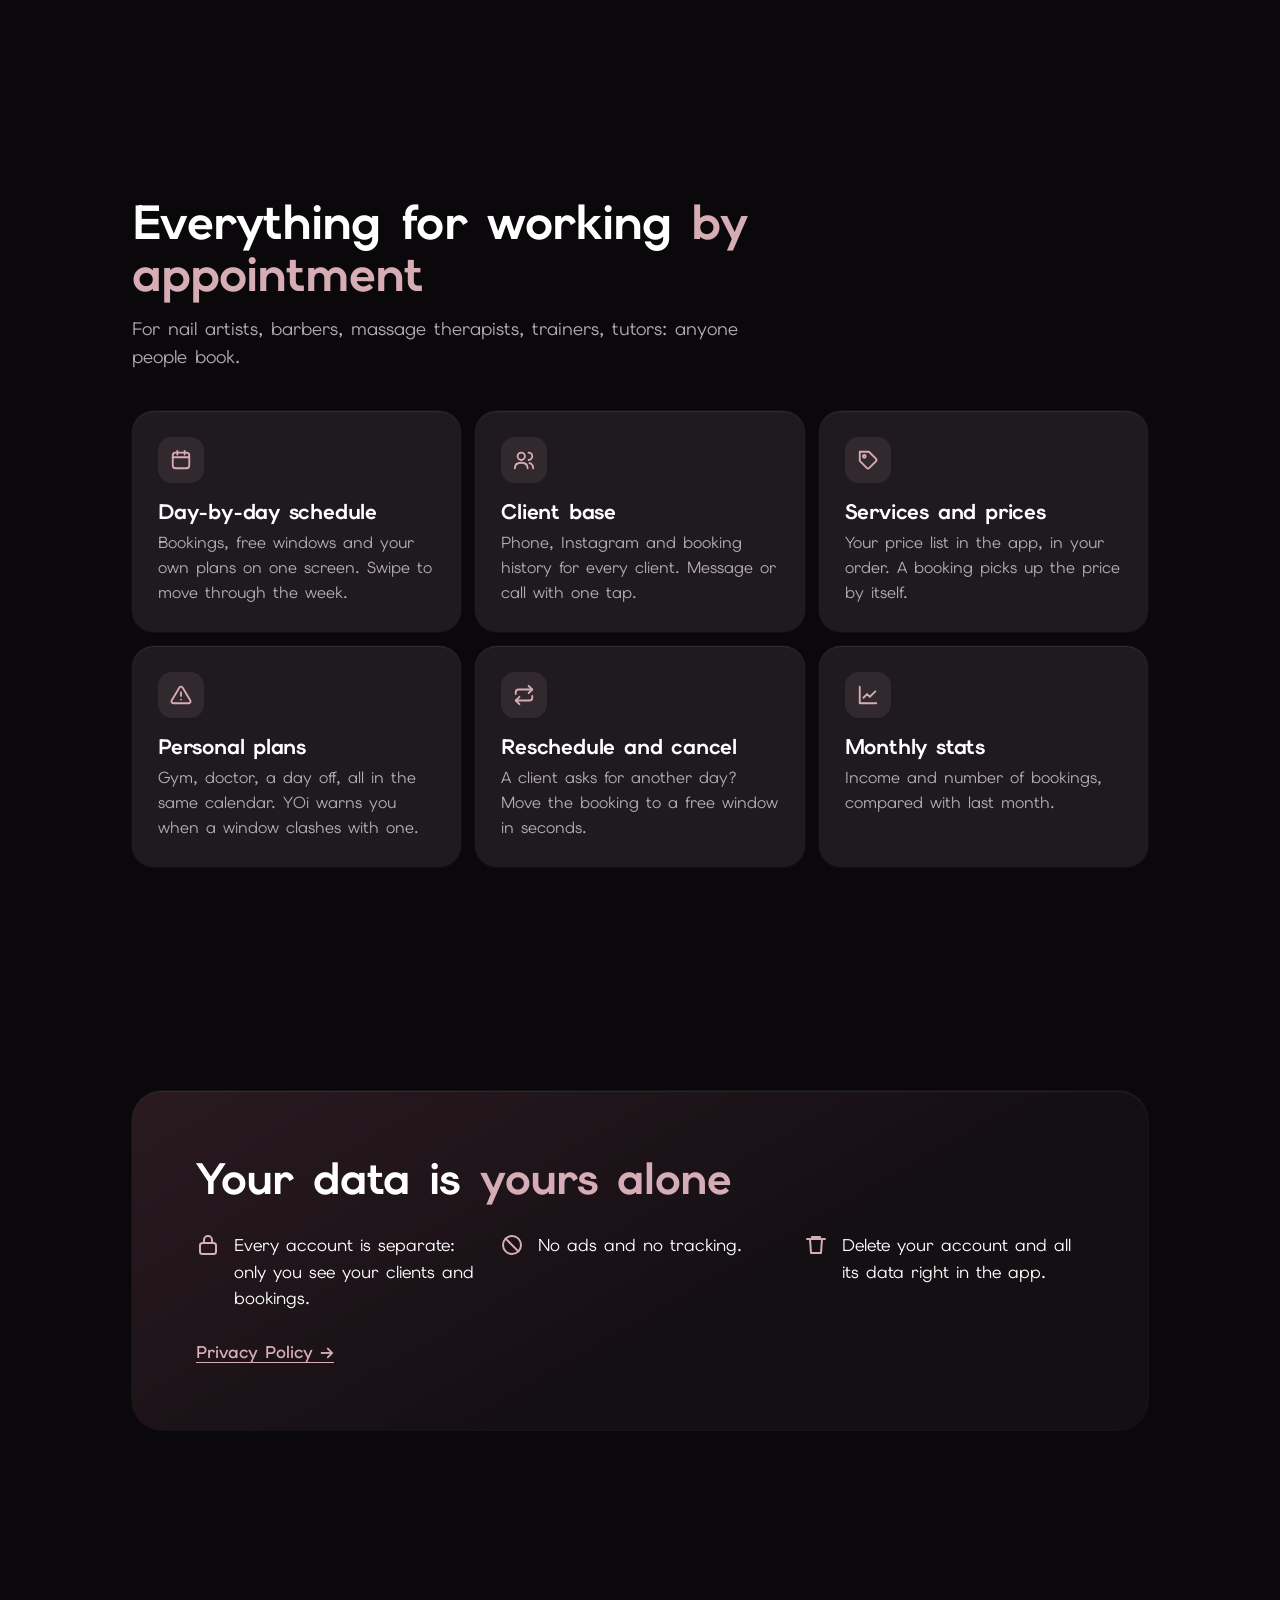
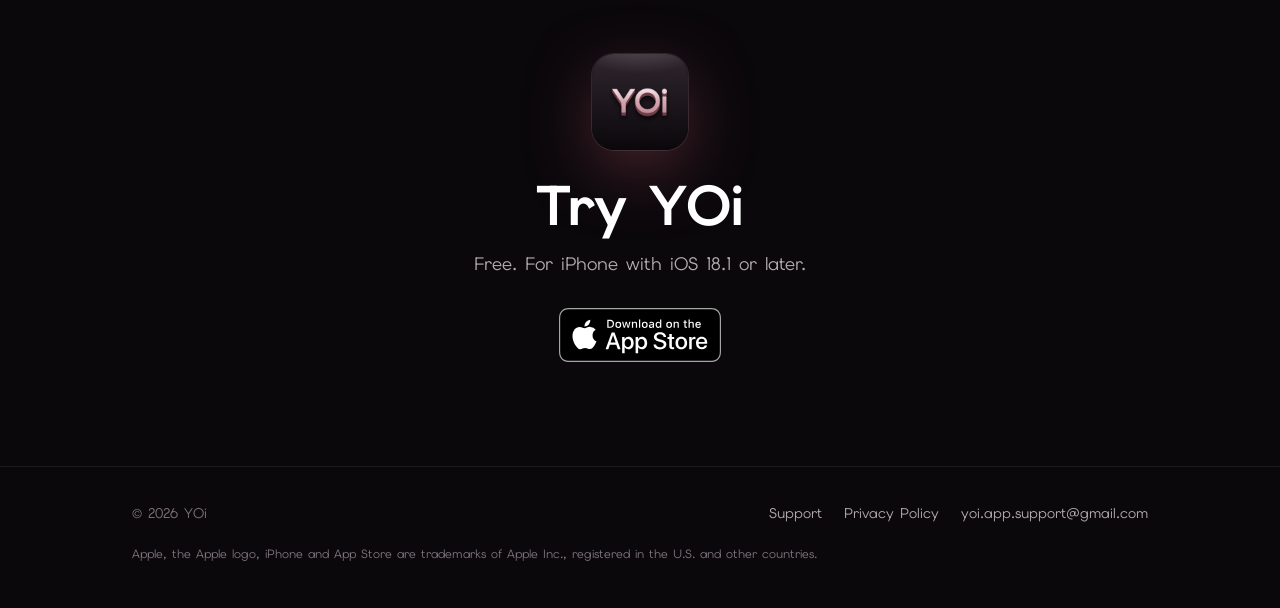
==== commit 7e274623: "Add 30-second promo video section to the UK and EN landing pages Silent, looping, plays only while o" ====
--- a/en/index.html
+++ b/en/index.html
@@ -21,8 +21,8 @@
 <link rel="icon" href="../img/favicon.png">
 <link rel="apple-touch-icon" href="../img/apple-touch-icon.png">
 <link rel="preload" href="../fonts/ElmsSans-Bold.ttf" as="font" type="font/ttf" crossorigin>
-<link rel="stylesheet" href="../style.css?v=6">
-<script src="../reveal.js?v=6" defer></script>
+<link rel="stylesheet" href="../style.css?v=7">
+<script src="../reveal.js?v=7" defer></script>
 </head>
 <body>
 
@@ -103,6 +103,18 @@
     </div>
   </section>
 
+  <section class="promo">
+    <div class="wrap">
+      <div class="section-head">
+        <h2>YOi in 30 seconds</h2>
+        <p>Watch the chaos of notes and DMs turn into order.</p>
+      </div>
+      <div class="promo-frame">
+        <video class="promo-video" src="../video/promo-en.mp4" poster="../video/promo-en.jpg" muted loop playsinline preload="metadata" aria-label="YOi promo video: how booking chaos turns into order"></video>
+      </div>
+    </div>
+  </section>
+
   <section class="how">
     <div class="wrap">
       <div class="section-head">
--- a/style.css
+++ b/style.css
@@ -224,3 +224,10 @@
 @keyframes lift {
   from { margin: 0; transform: none; min-height: 58px; padding: 10px 14px; background: var(--card); box-shadow: inset 0 1px 0 var(--rim); }
 }
+
+/* Promo video */
+.promo .wrap { display: flex; flex-direction: column; align-items: center; text-align: center; }
+.promo .section-head { margin-left: auto; margin-right: auto; }
+.promo-frame { position: relative; width: min(360px, 78vw); aspect-ratio: 9 / 16; border-radius: 36px; overflow: hidden; background: #000;
+  box-shadow: 0 0 0 1px rgba(255, 255, 255, .08), 0 40px 100px rgba(0, 0, 0, .6), 0 0 140px rgba(107, 52, 66, .45); }
+.promo-video { display: block; width: 100%; height: 100%; object-fit: cover; }
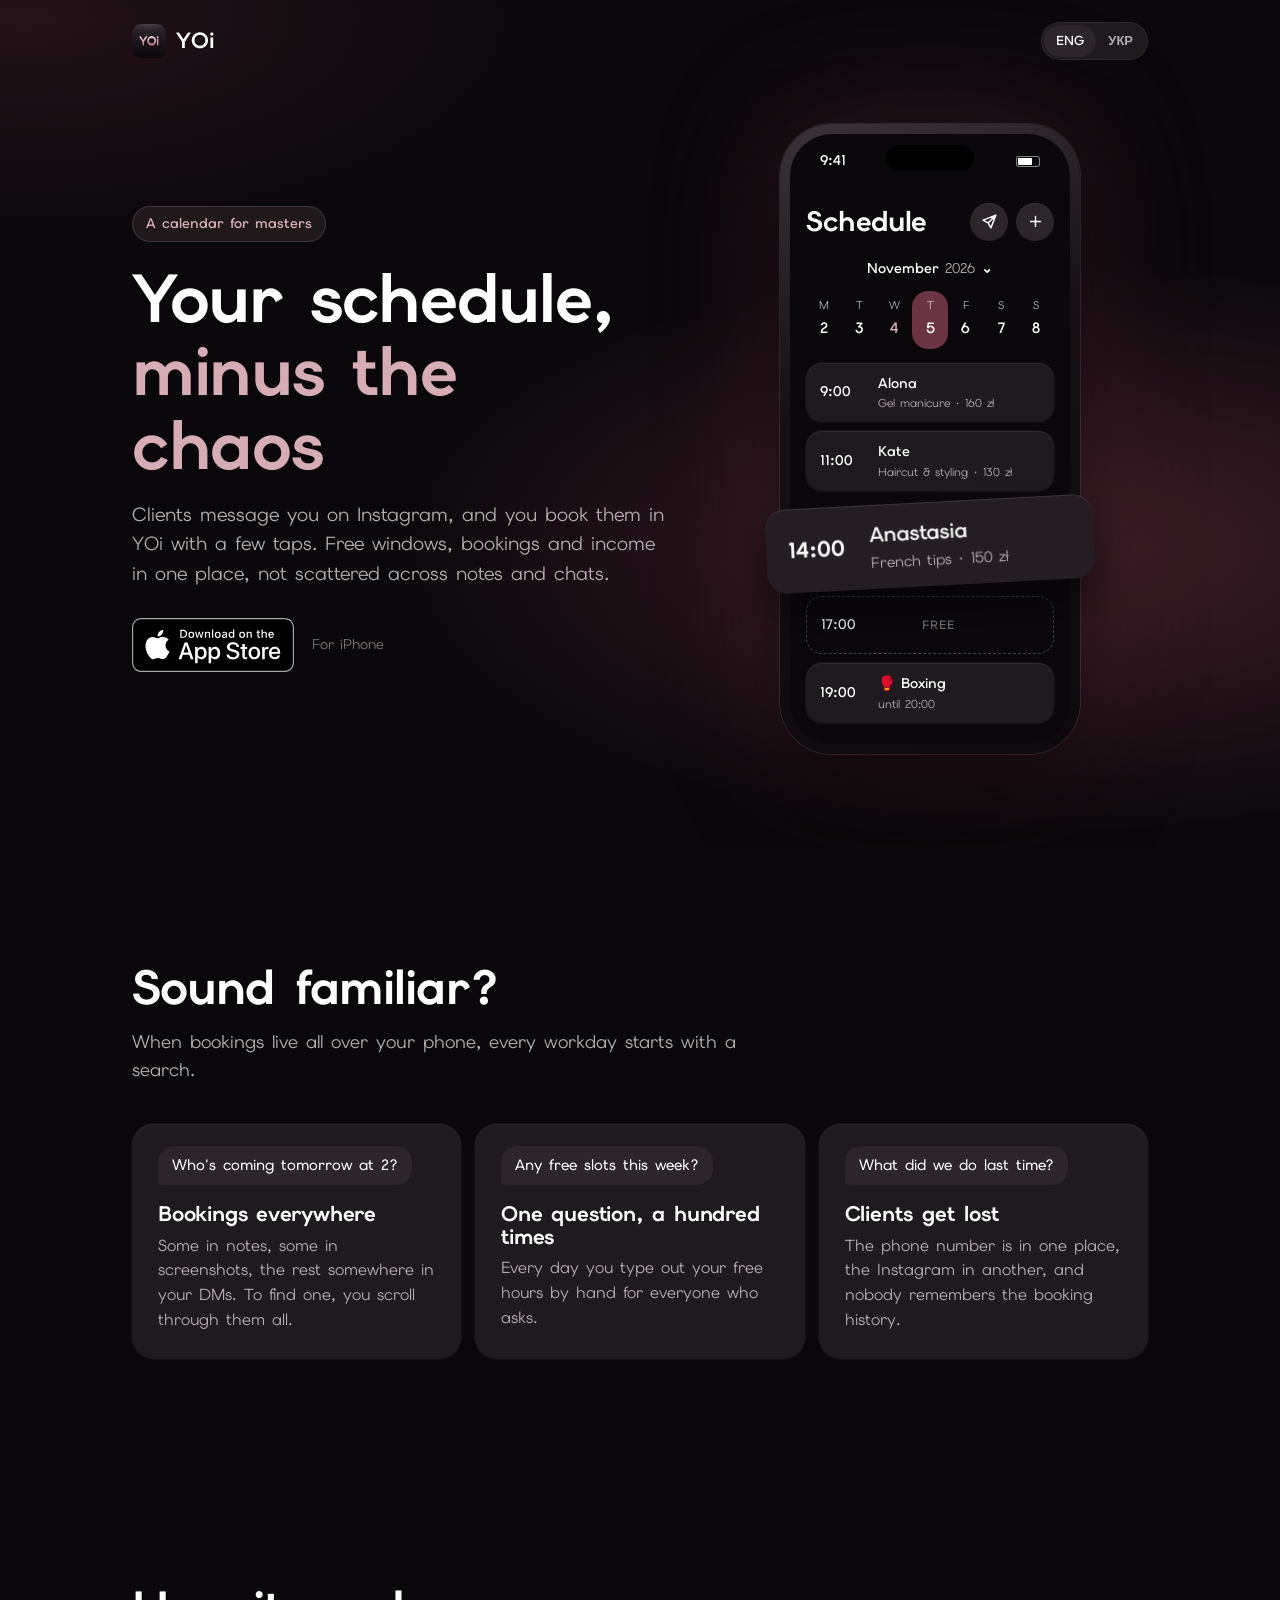
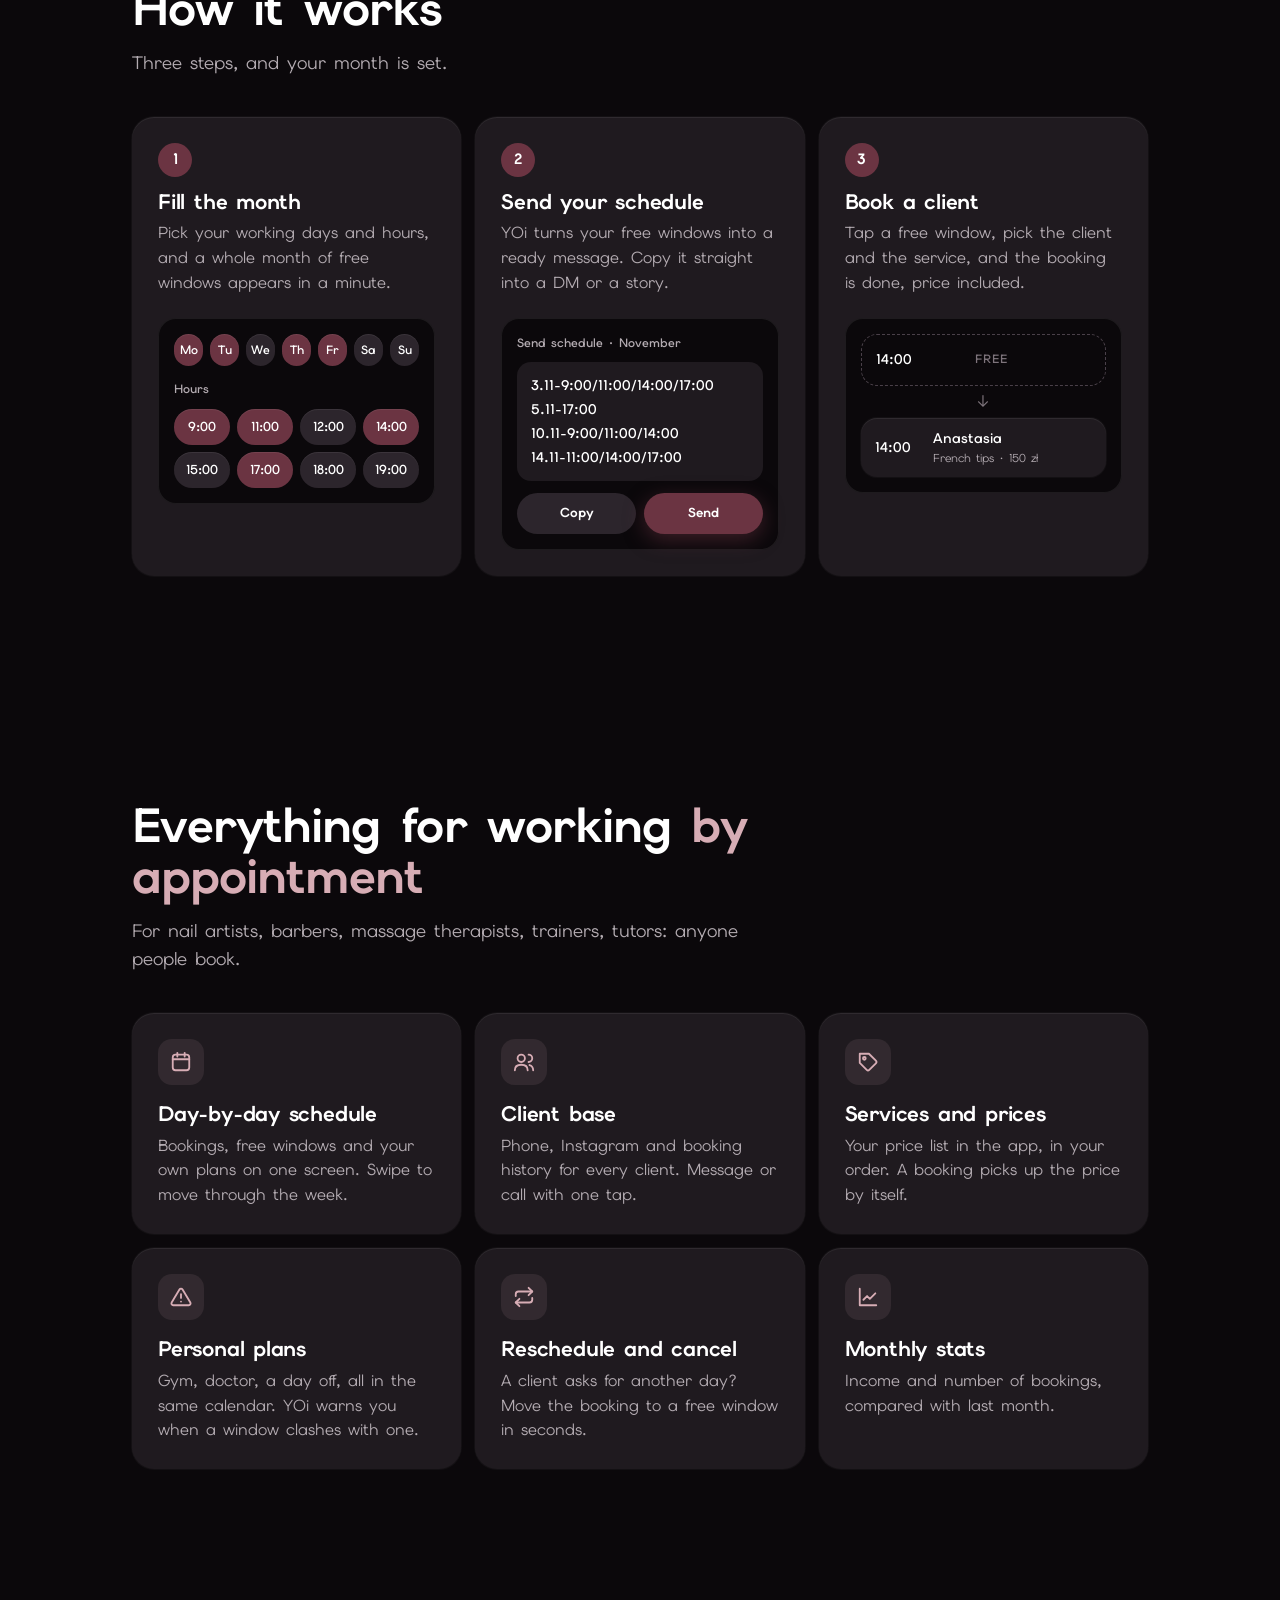
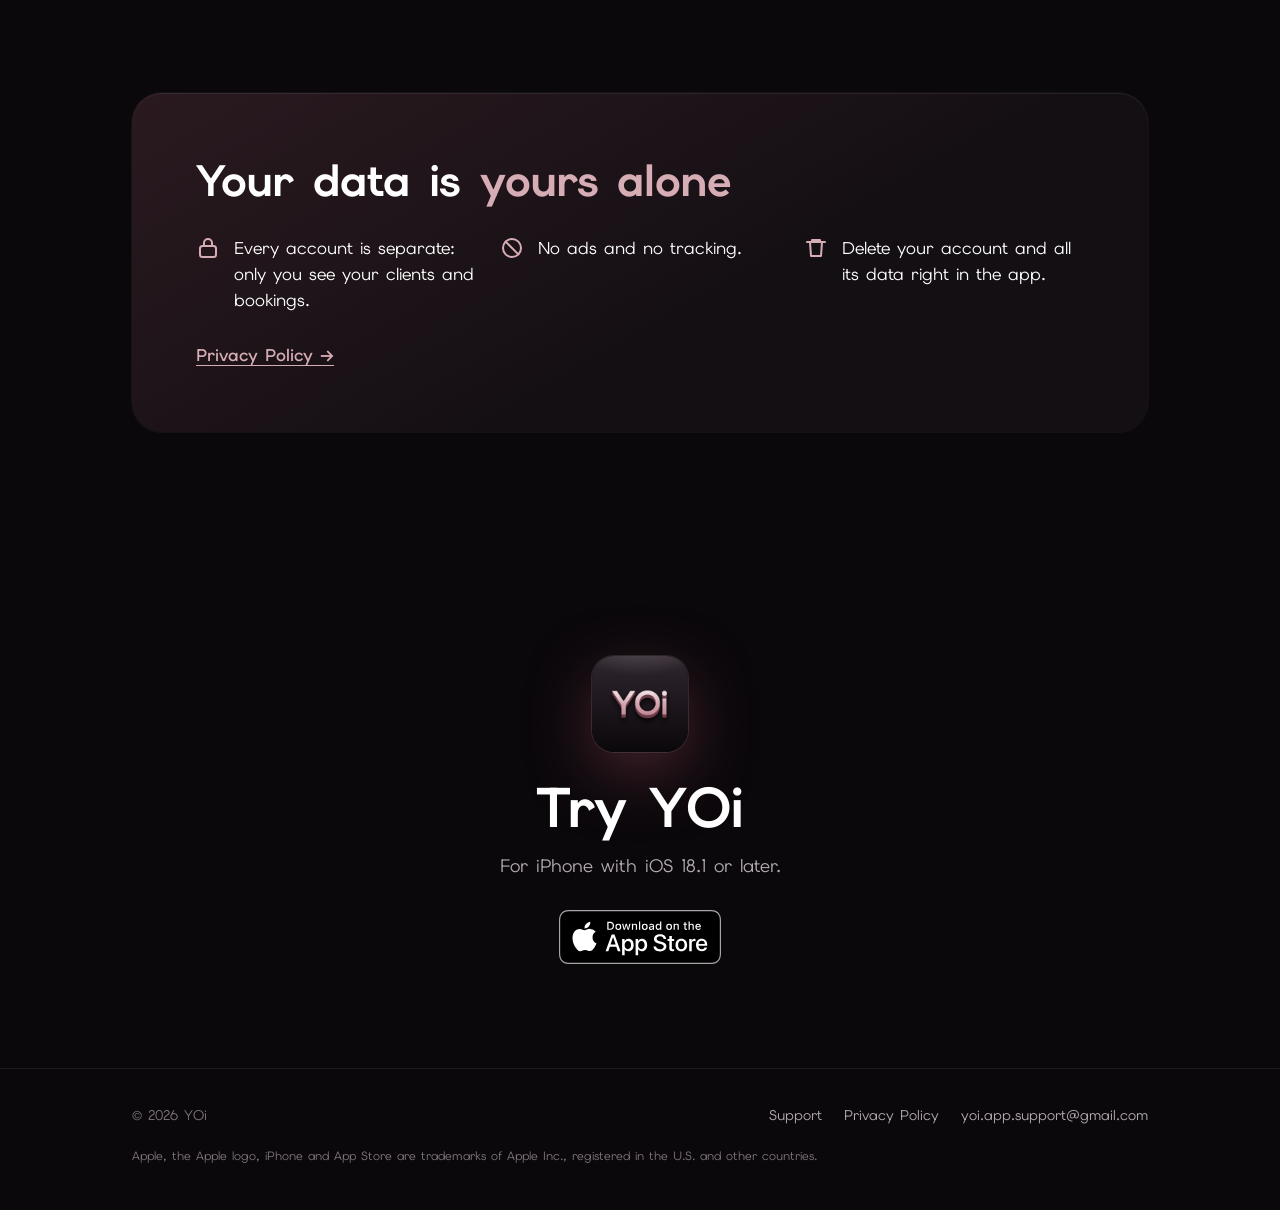
==== commit aa9a9338: "Remove "free" wording: the app will not be free Drops "Безкоштовно" / "Free" from the hero badge, th" ====
--- a/en/index.html
+++ b/en/index.html
@@ -4,7 +4,7 @@
 <meta charset="utf-8">
 <meta name="viewport" content="width=device-width, initial-scale=1, viewport-fit=cover">
 <title>YOi — the work calendar for masters</title>
-<meta name="description" content="A calendar for anyone who works by appointment: free windows, bookings, a client base and a ready schedule for Instagram. Free for iPhone.">
+<meta name="description" content="A calendar for anyone who works by appointment: free windows, bookings, a client base and a ready schedule for Instagram. For iPhone.">
 <meta name="theme-color" content="#0B080B">
 <link rel="canonical" href="https://katasee.github.io/yoi-site/en/">
 <link rel="alternate" hreflang="en" href="https://katasee.github.io/yoi-site/en/">
@@ -13,16 +13,16 @@
 <meta property="og:type" content="website">
 <meta property="og:locale" content="en_US">
 <meta property="og:title" content="YOi — your work schedule">
-<meta property="og:description" content="Clients, free windows and income in one place. Free for iPhone.">
+<meta property="og:description" content="Clients, free windows and income in one place. For iPhone.">
 <meta property="og:url" content="https://katasee.github.io/yoi-site/en/">
-<meta property="og:image" content="https://katasee.github.io/yoi-site/img/og-en.png">
+<meta property="og:image" content="https://katasee.github.io/yoi-site/img/og-en.png?v=2">
 <meta name="twitter:card" content="summary_large_image">
 <meta name="apple-itunes-app" content="app-id=6830248587">
 <link rel="icon" href="../img/favicon.png">
 <link rel="apple-touch-icon" href="../img/apple-touch-icon.png">
 <link rel="preload" href="../fonts/ElmsSans-Bold.ttf" as="font" type="font/ttf" crossorigin>
-<link rel="stylesheet" href="../style.css?v=7">
-<script src="../reveal.js?v=7" defer></script>
+<link rel="stylesheet" href="../style.css?v=6">
+<script src="../reveal.js?v=6" defer></script>
 </head>
 <body>
 
@@ -43,7 +43,7 @@
         <p class="lead">Clients message you on Instagram, and you book them in YOi with a few taps. Free windows, bookings and income in one place, not scattered across notes and chats.</p>
         <div class="cta">
           <a class="badge" href="https://apps.apple.com/app/id6830248587"><img src="../img/badge-en.svg" width="121" height="41" alt="Download on the App Store"></a>
-          <small>Free · for iPhone</small>
+          <small>For iPhone</small>
         </div>
       </div>
 
@@ -103,18 +103,6 @@
     </div>
   </section>
 
-  <section class="promo">
-    <div class="wrap">
-      <div class="section-head">
-        <h2>YOi in 30 seconds</h2>
-        <p>Watch the chaos of notes and DMs turn into order.</p>
-      </div>
-      <div class="promo-frame">
-        <video class="promo-video" src="../video/promo-en.mp4" poster="../video/promo-en.jpg" muted loop playsinline preload="metadata" aria-label="YOi promo video: how booking chaos turns into order"></video>
-      </div>
-    </div>
-  </section>
-
   <section class="how">
     <div class="wrap">
       <div class="section-head">
@@ -221,7 +209,7 @@
     <div class="wrap">
       <img class="app-icon" src="../img/icon.png" alt="">
       <h2>Try YOi</h2>
-      <p>Free. For iPhone with iOS 18.1 or later.</p>
+      <p>For iPhone with iOS 18.1 or later.</p>
       <div class="cta">
         <a class="badge" href="https://apps.apple.com/app/id6830248587"><img src="../img/badge-en.svg" width="121" height="41" alt="Download on the App Store"></a>
       </div>
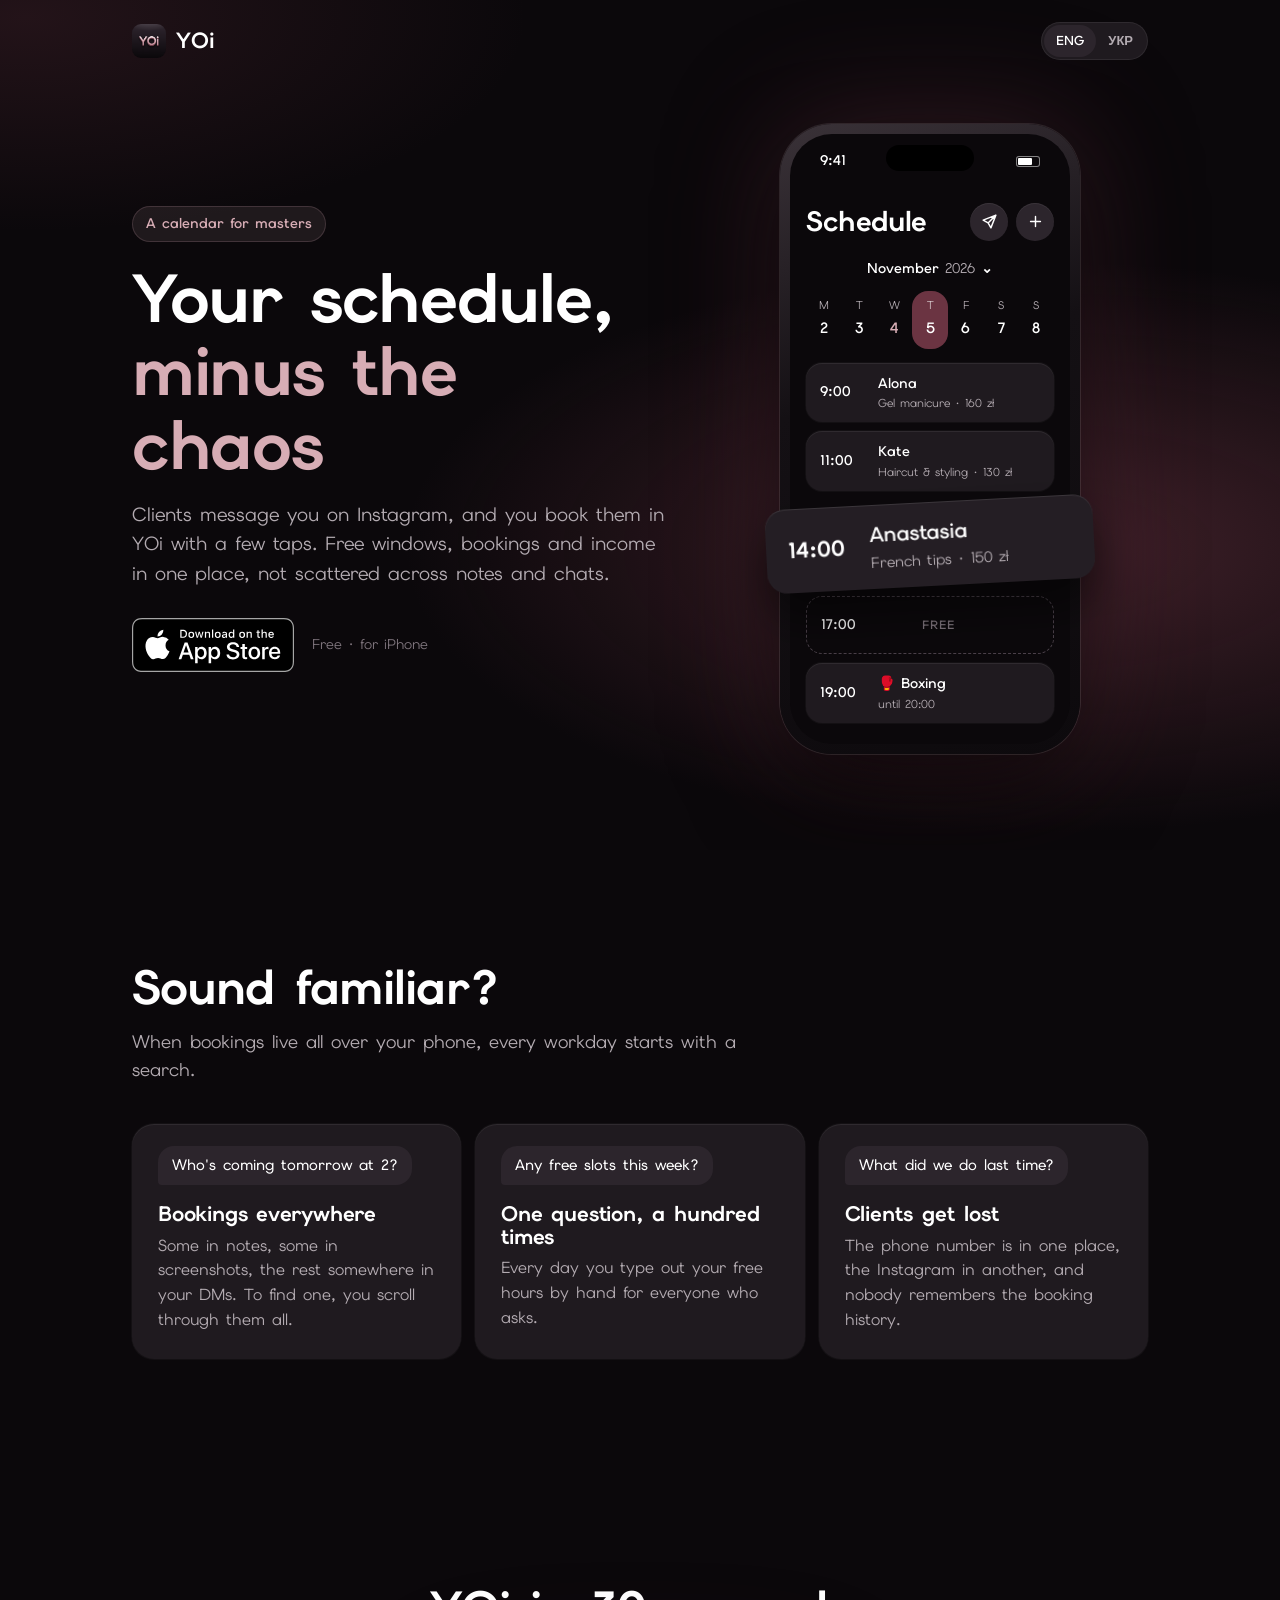
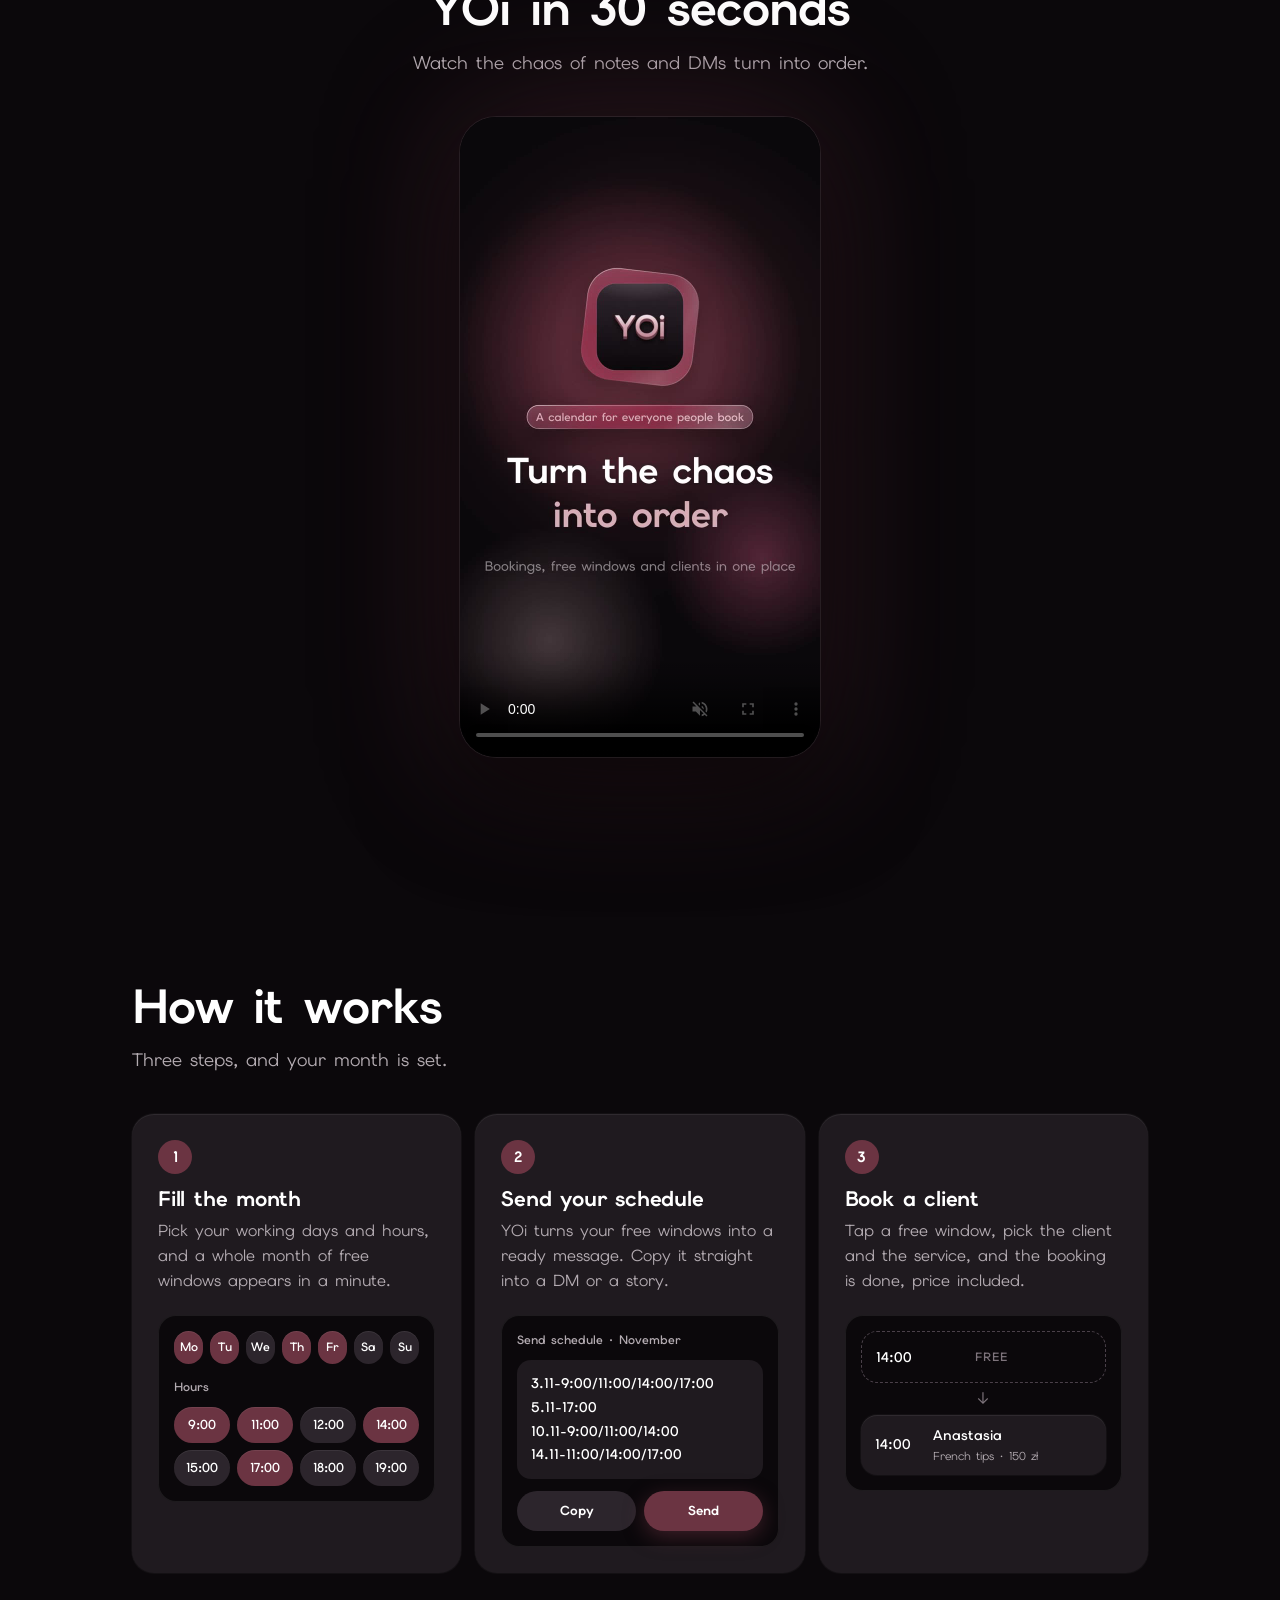
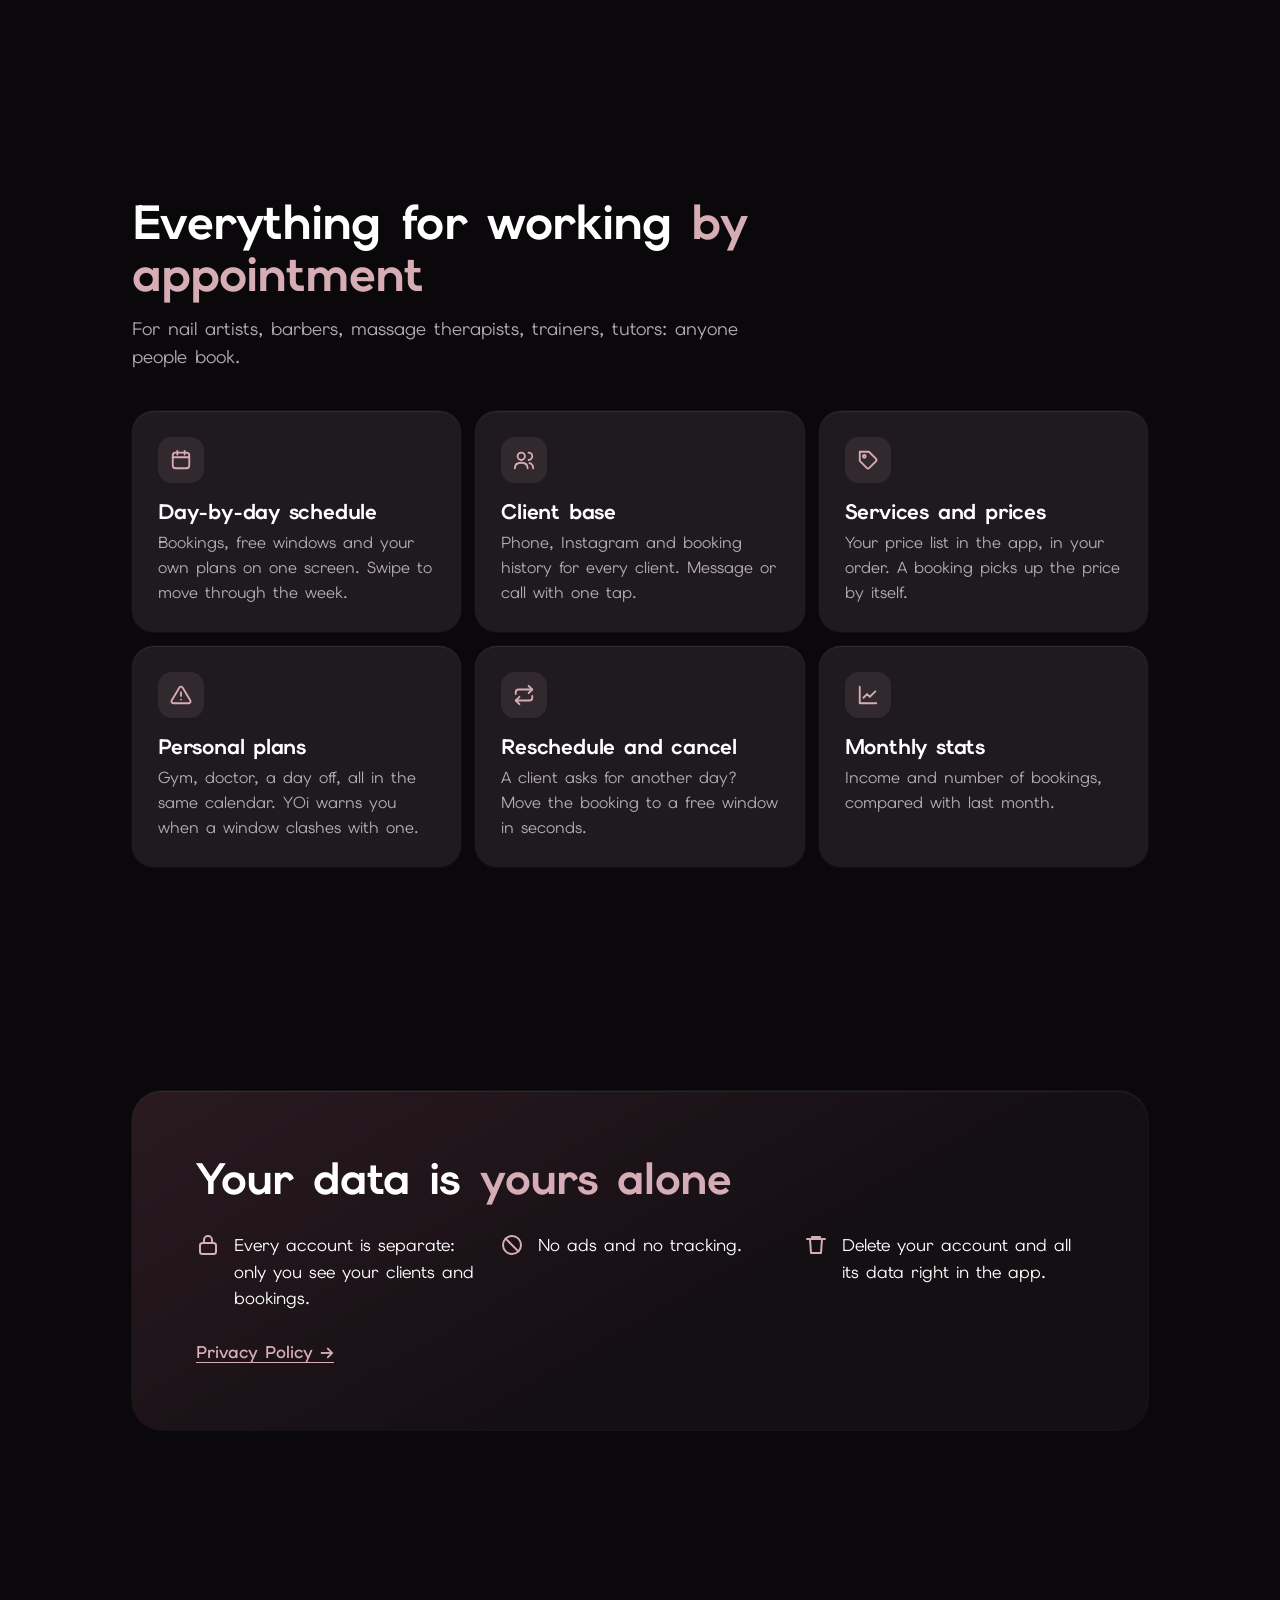
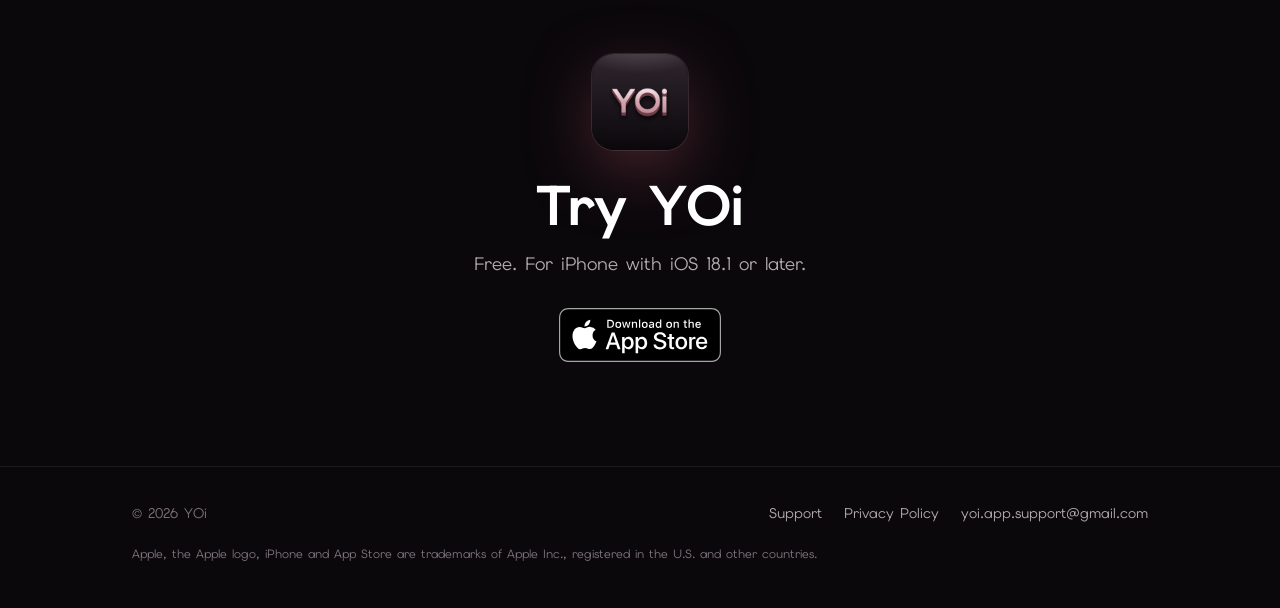
==== commit bc556e02: "Add 30-second promo video to the landing pages" ====
--- a/en/index.html
+++ b/en/index.html
@@ -4,7 +4,7 @@
 <meta charset="utf-8">
 <meta name="viewport" content="width=device-width, initial-scale=1, viewport-fit=cover">
 <title>YOi — the work calendar for masters</title>
-<meta name="description" content="A calendar for anyone who works by appointment: free windows, bookings, a client base and a ready schedule for Instagram. For iPhone.">
+<meta name="description" content="A calendar for anyone who works by appointment: free windows, bookings, a client base and a ready schedule for Instagram. Free for iPhone.">
 <meta name="theme-color" content="#0B080B">
 <link rel="canonical" href="https://katasee.github.io/yoi-site/en/">
 <link rel="alternate" hreflang="en" href="https://katasee.github.io/yoi-site/en/">
@@ -13,16 +13,16 @@
 <meta property="og:type" content="website">
 <meta property="og:locale" content="en_US">
 <meta property="og:title" content="YOi — your work schedule">
-<meta property="og:description" content="Clients, free windows and income in one place. For iPhone.">
+<meta property="og:description" content="Clients, free windows and income in one place. Free for iPhone.">
 <meta property="og:url" content="https://katasee.github.io/yoi-site/en/">
-<meta property="og:image" content="https://katasee.github.io/yoi-site/img/og-en.png?v=2">
+<meta property="og:image" content="https://katasee.github.io/yoi-site/img/og-en.png">
 <meta name="twitter:card" content="summary_large_image">
 <meta name="apple-itunes-app" content="app-id=6830248587">
 <link rel="icon" href="../img/favicon.png">
 <link rel="apple-touch-icon" href="../img/apple-touch-icon.png">
 <link rel="preload" href="../fonts/ElmsSans-Bold.ttf" as="font" type="font/ttf" crossorigin>
-<link rel="stylesheet" href="../style.css?v=6">
-<script src="../reveal.js?v=6" defer></script>
+<link rel="stylesheet" href="../style.css?v=7">
+<script src="../reveal.js?v=7" defer></script>
 </head>
 <body>
 
@@ -43,7 +43,7 @@
         <p class="lead">Clients message you on Instagram, and you book them in YOi with a few taps. Free windows, bookings and income in one place, not scattered across notes and chats.</p>
         <div class="cta">
           <a class="badge" href="https://apps.apple.com/app/id6830248587"><img src="../img/badge-en.svg" width="121" height="41" alt="Download on the App Store"></a>
-          <small>For iPhone</small>
+          <small>Free · for iPhone</small>
         </div>
       </div>
 
@@ -103,6 +103,18 @@
     </div>
   </section>
 
+  <section class="promo">
+    <div class="wrap">
+      <div class="section-head">
+        <h2>YOi in 30 seconds</h2>
+        <p>Watch the chaos of notes and DMs turn into order.</p>
+      </div>
+      <div class="promo-frame">
+        <video class="promo-video" src="../video/promo-en.mp4" poster="../video/promo-en.jpg" muted loop playsinline preload="metadata" aria-label="YOi promo video: how booking chaos turns into order"></video>
+      </div>
+    </div>
+  </section>
+
   <section class="how">
     <div class="wrap">
       <div class="section-head">
@@ -209,7 +221,7 @@
     <div class="wrap">
       <img class="app-icon" src="../img/icon.png" alt="">
       <h2>Try YOi</h2>
-      <p>For iPhone with iOS 18.1 or later.</p>
+      <p>Free. For iPhone with iOS 18.1 or later.</p>
       <div class="cta">
         <a class="badge" href="https://apps.apple.com/app/id6830248587"><img src="../img/badge-en.svg" width="121" height="41" alt="Download on the App Store"></a>
       </div>
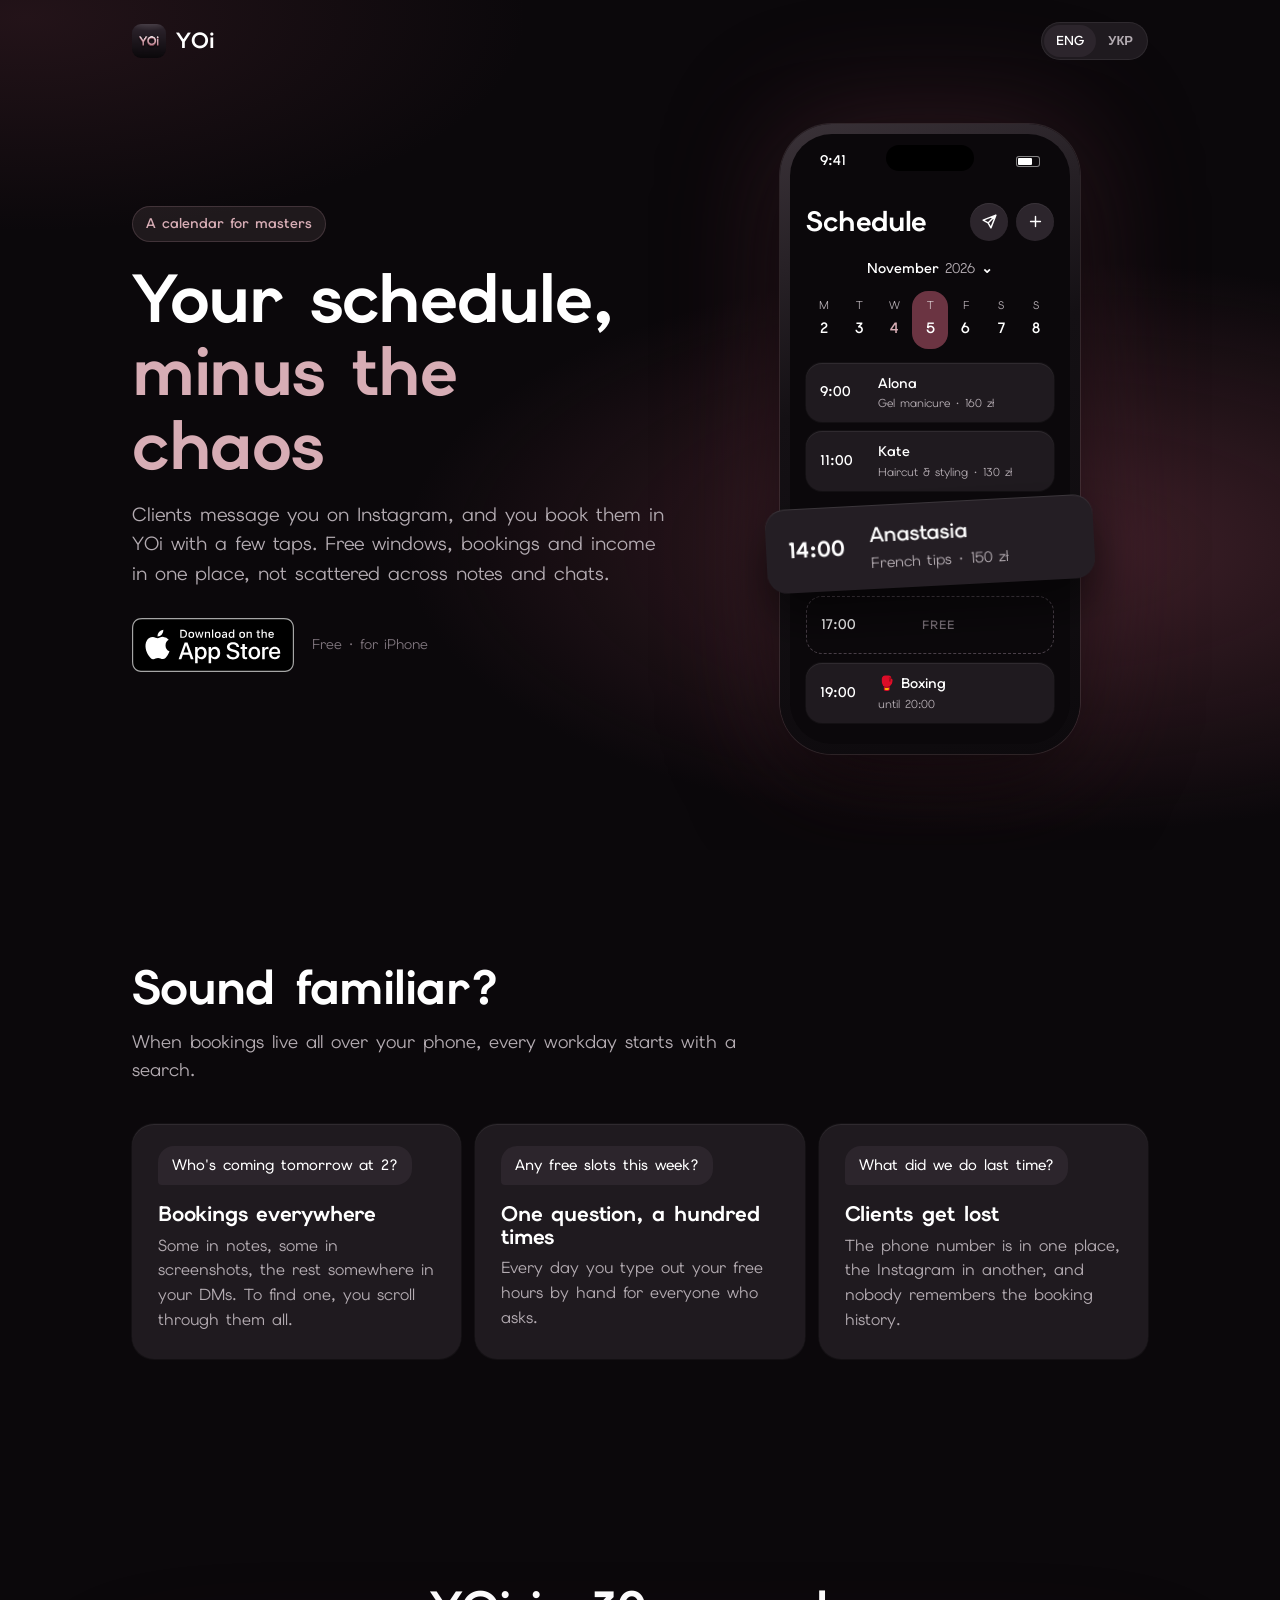
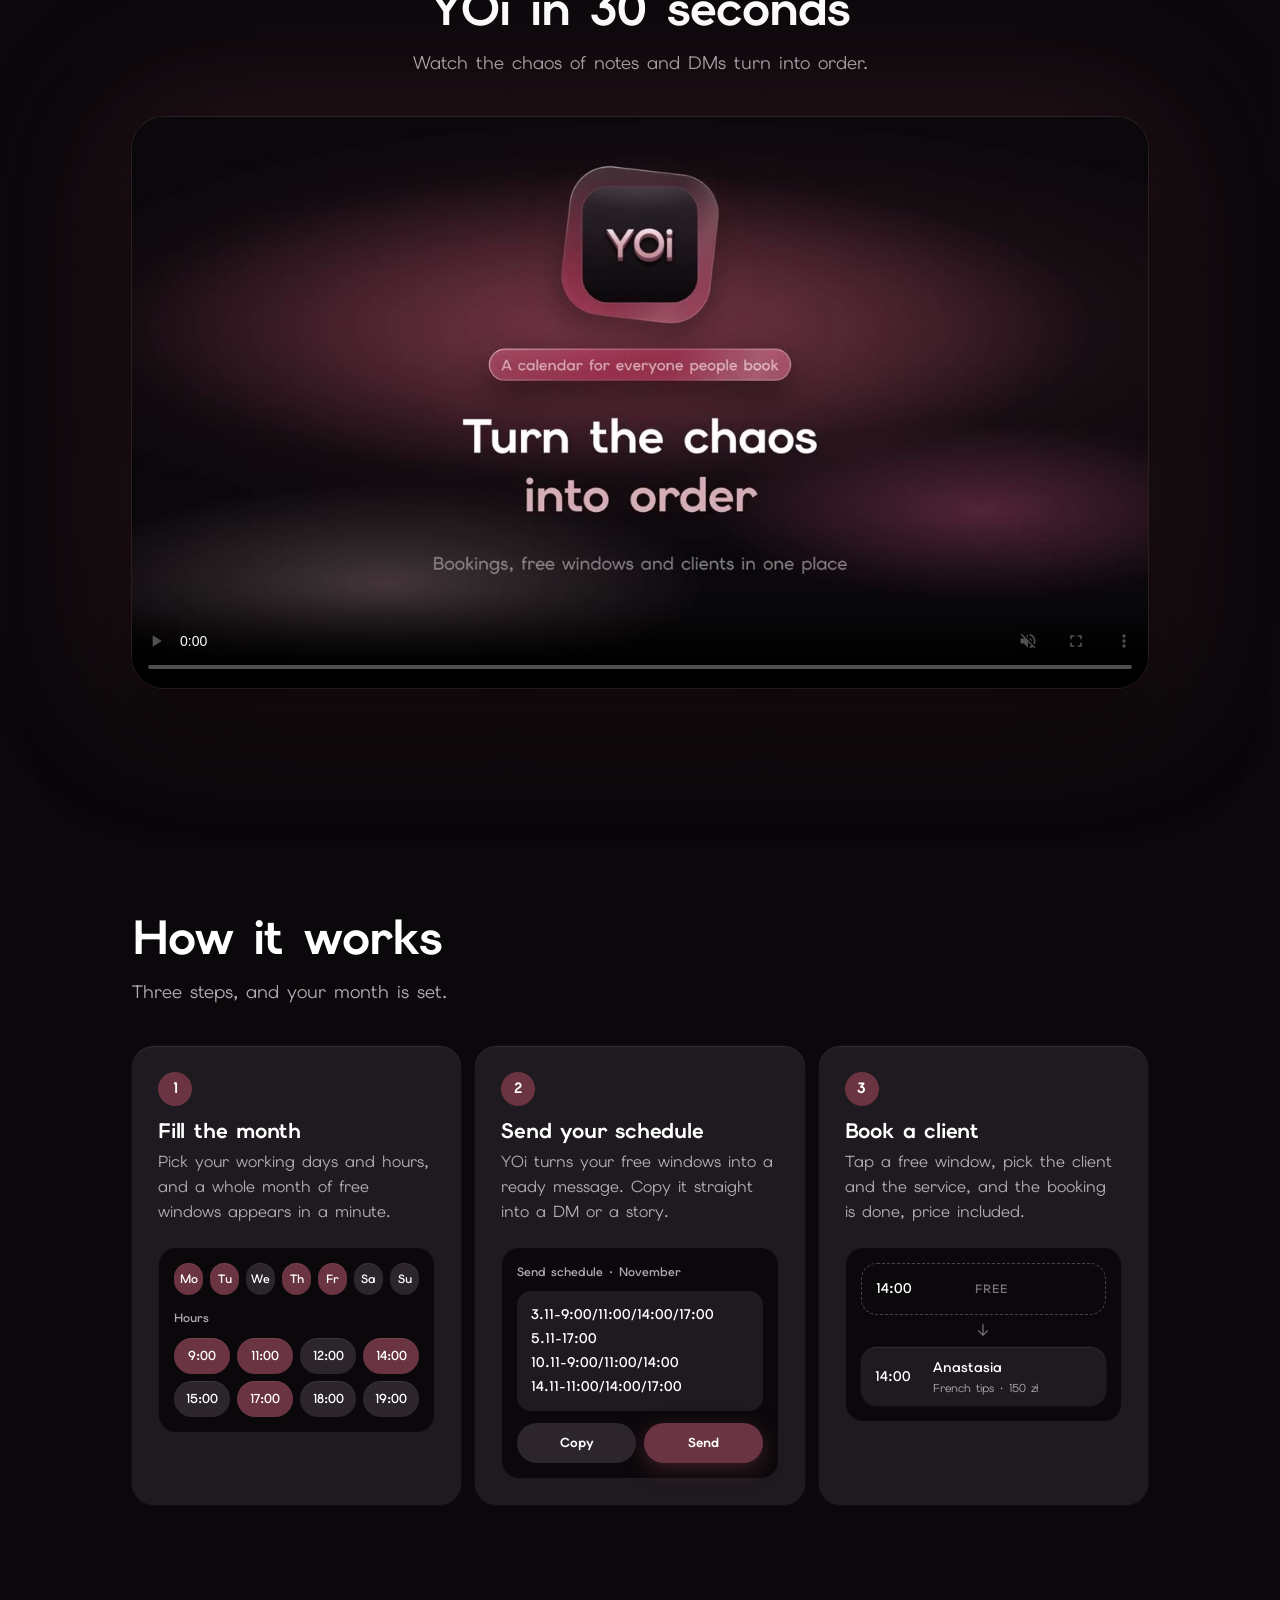
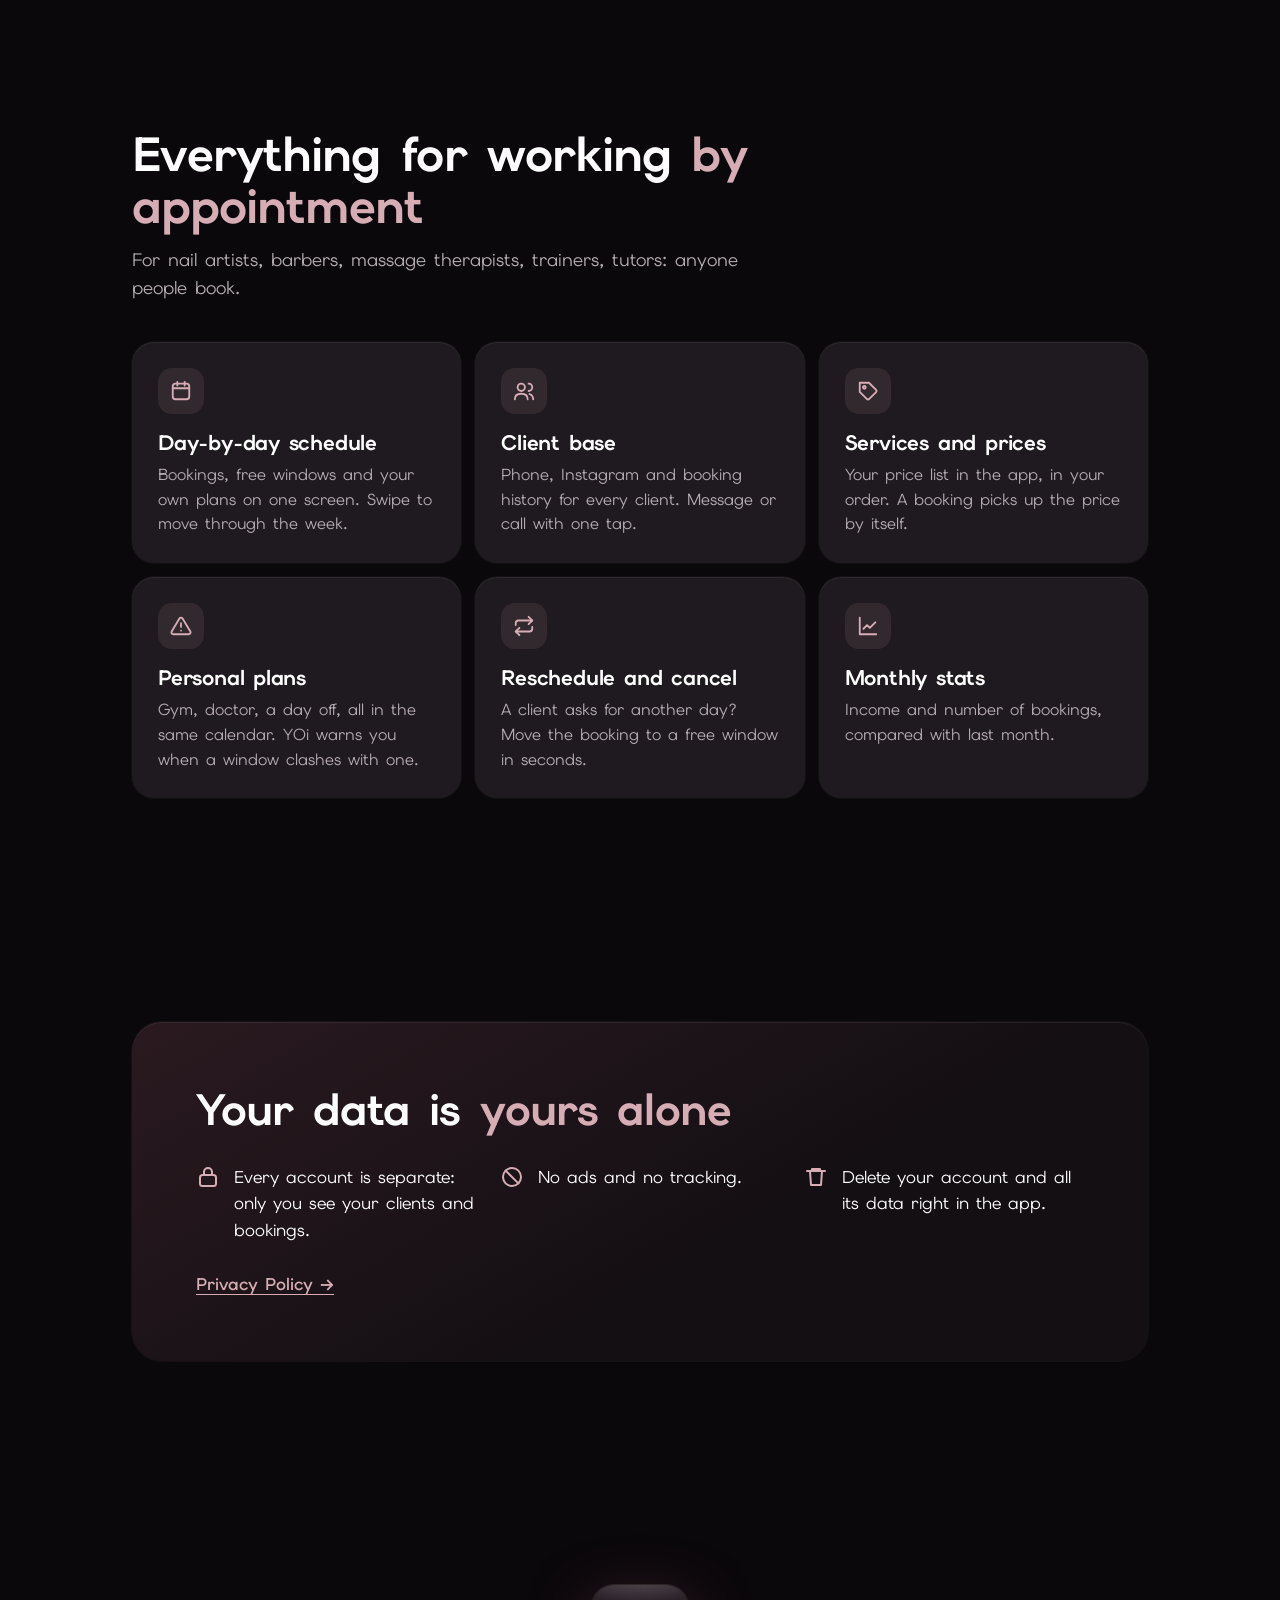
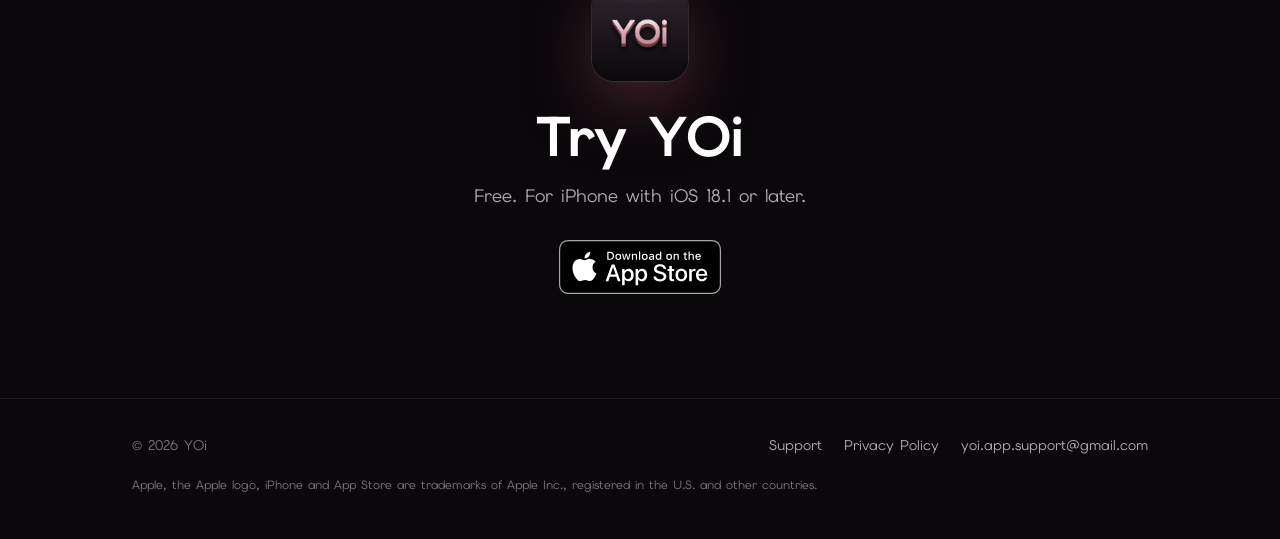
==== commit 61775e30: "Use a 16:9 promo video on desktop, keep 9:16 on phones The section now shows a widescreen cut (headl" ====
--- a/en/index.html
+++ b/en/index.html
@@ -21,8 +21,8 @@
 <link rel="icon" href="../img/favicon.png">
 <link rel="apple-touch-icon" href="../img/apple-touch-icon.png">
 <link rel="preload" href="../fonts/ElmsSans-Bold.ttf" as="font" type="font/ttf" crossorigin>
-<link rel="stylesheet" href="../style.css?v=7">
-<script src="../reveal.js?v=7" defer></script>
+<link rel="stylesheet" href="../style.css?v=8">
+<script src="../reveal.js?v=8" defer></script>
 </head>
 <body>
 
@@ -109,8 +109,11 @@
         <h2>YOi in 30 seconds</h2>
         <p>Watch the chaos of notes and DMs turn into order.</p>
       </div>
-      <div class="promo-frame">
+      <div class="promo-frame promo-frame--wide">
         <video class="promo-video" src="../video/promo-en.mp4" poster="../video/promo-en.jpg" muted loop playsinline preload="metadata" aria-label="YOi promo video: how booking chaos turns into order"></video>
+      </div>
+      <div class="promo-frame promo-frame--tall">
+        <video class="promo-video" src="../video/promo-en-vertical.mp4" poster="../video/promo-en-vertical.jpg" muted loop playsinline preload="none" aria-label="YOi promo video: how booking chaos turns into order"></video>
       </div>
     </div>
   </section>
--- a/style.css
+++ b/style.css
@@ -228,6 +228,11 @@
 /* Promo video */
 .promo .wrap { display: flex; flex-direction: column; align-items: center; text-align: center; }
 .promo .section-head { margin-left: auto; margin-right: auto; }
-.promo-frame { position: relative; width: min(360px, 78vw); aspect-ratio: 9 / 16; border-radius: 36px; overflow: hidden; background: #000;
+.promo-frame { position: relative; width: min(1040px, 100%); aspect-ratio: 16 / 9; border-radius: clamp(18px, 3vw, 32px); overflow: hidden; background: #000;
   box-shadow: 0 0 0 1px rgba(255, 255, 255, .08), 0 40px 100px rgba(0, 0, 0, .6), 0 0 140px rgba(107, 52, 66, .45); }
 .promo-video { display: block; width: 100%; height: 100%; object-fit: cover; }
+.promo-frame--tall { display: none; width: min(360px, 82vw); aspect-ratio: 9 / 16; border-radius: 32px; }
+@media (max-width: 640px) {
+  .promo-frame--wide { display: none; }
+  .promo-frame--tall { display: block; }
+}
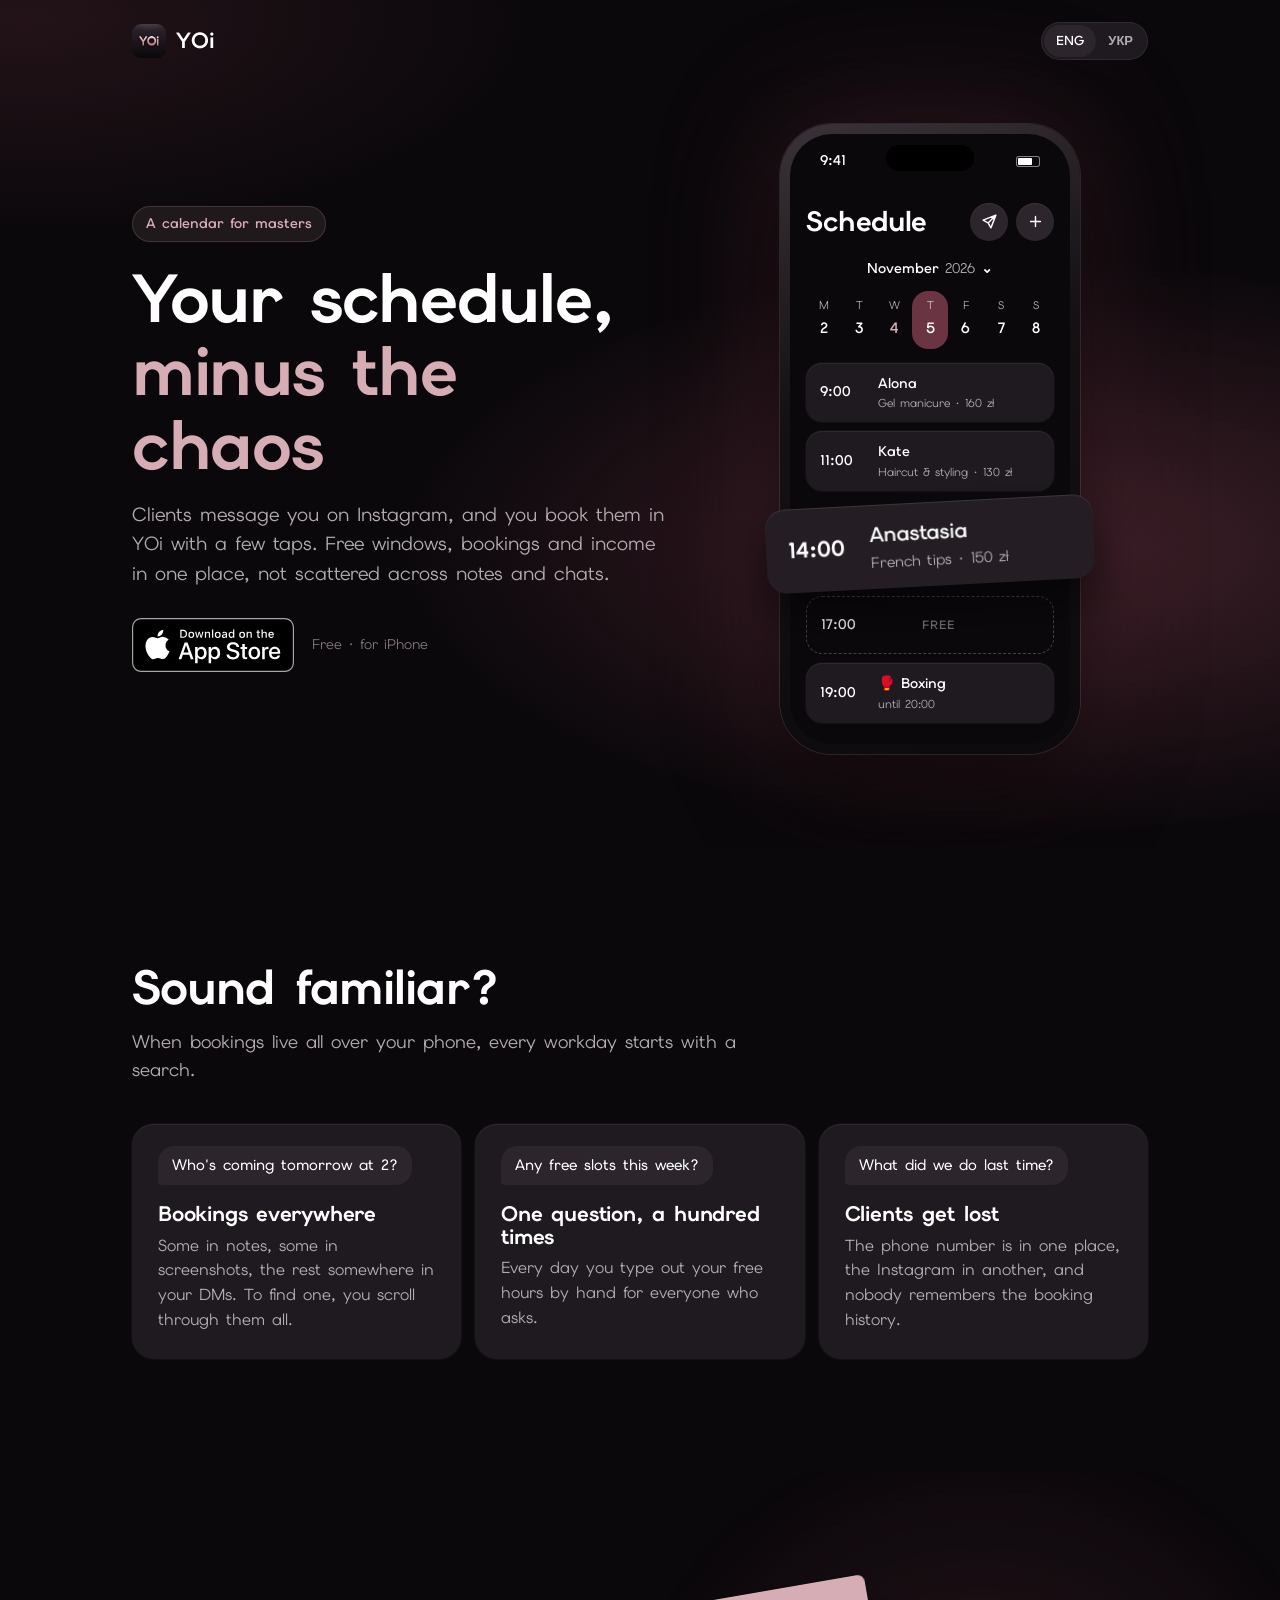
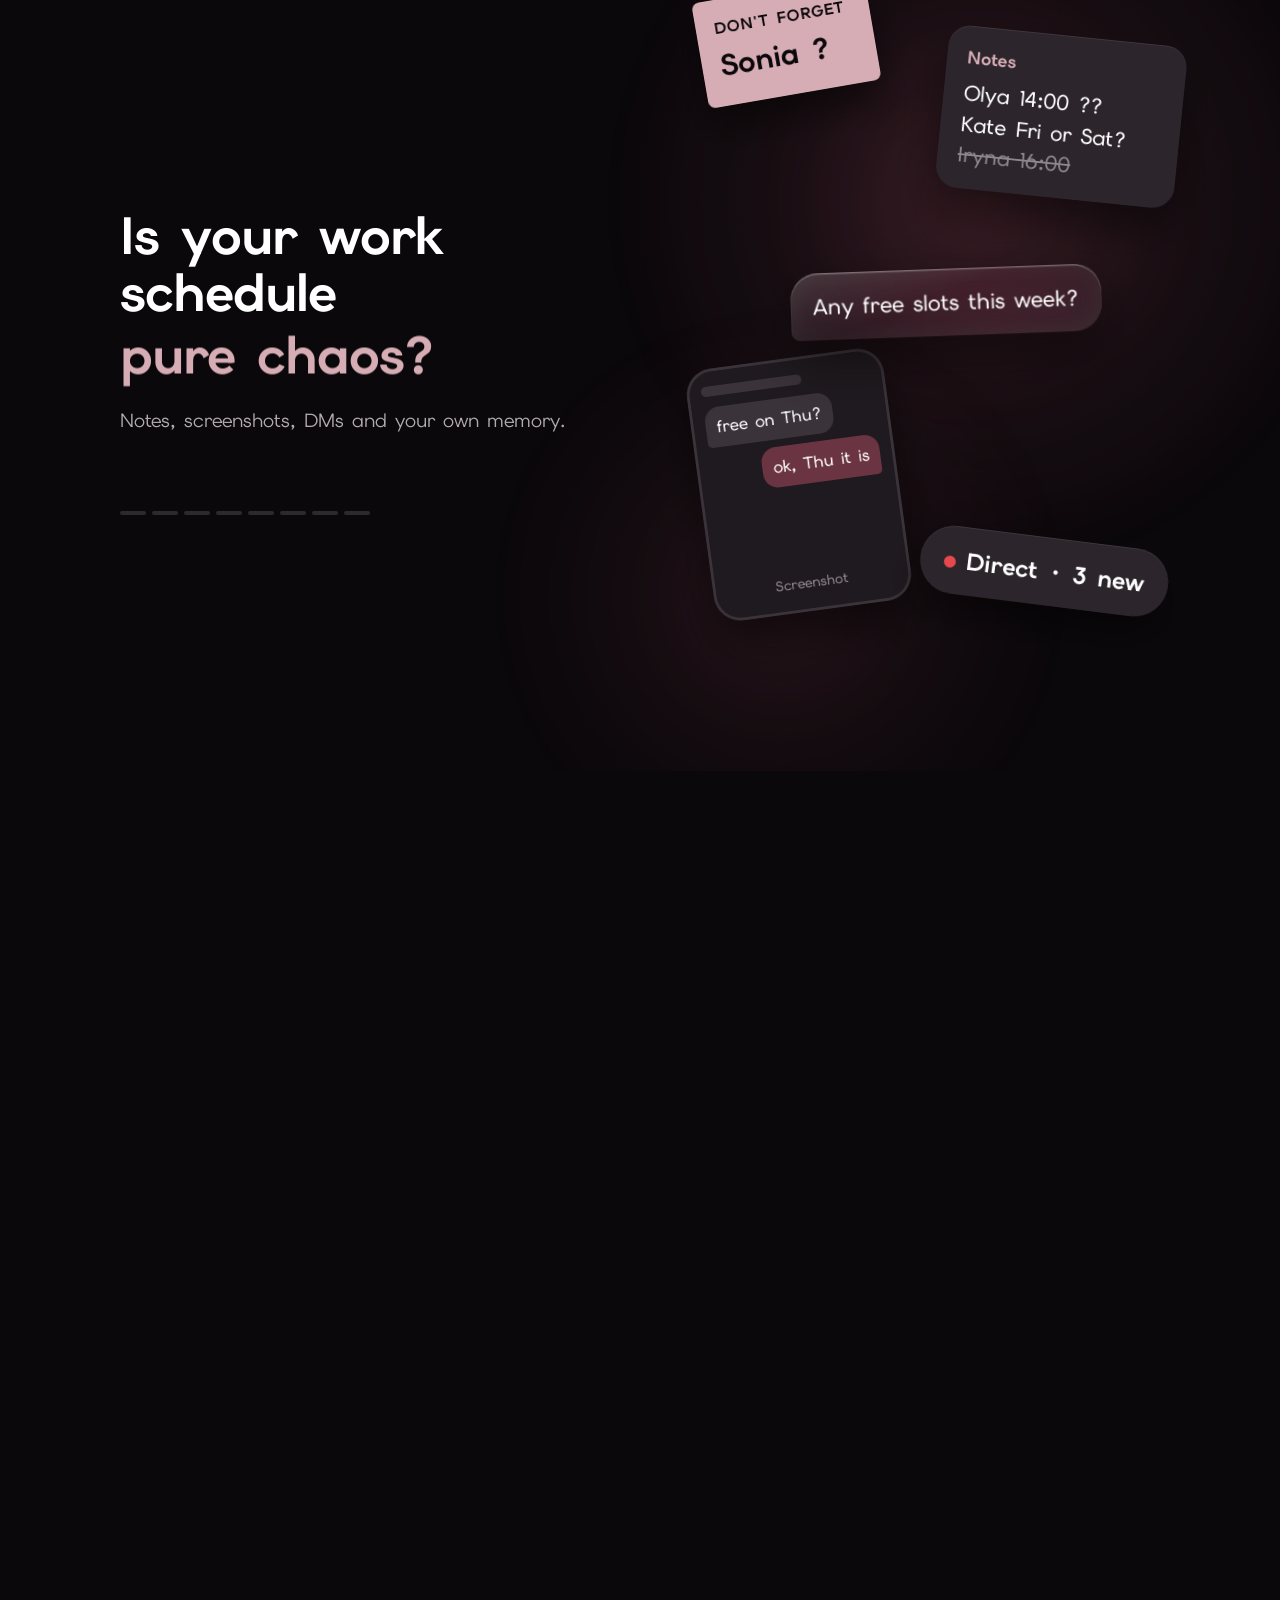
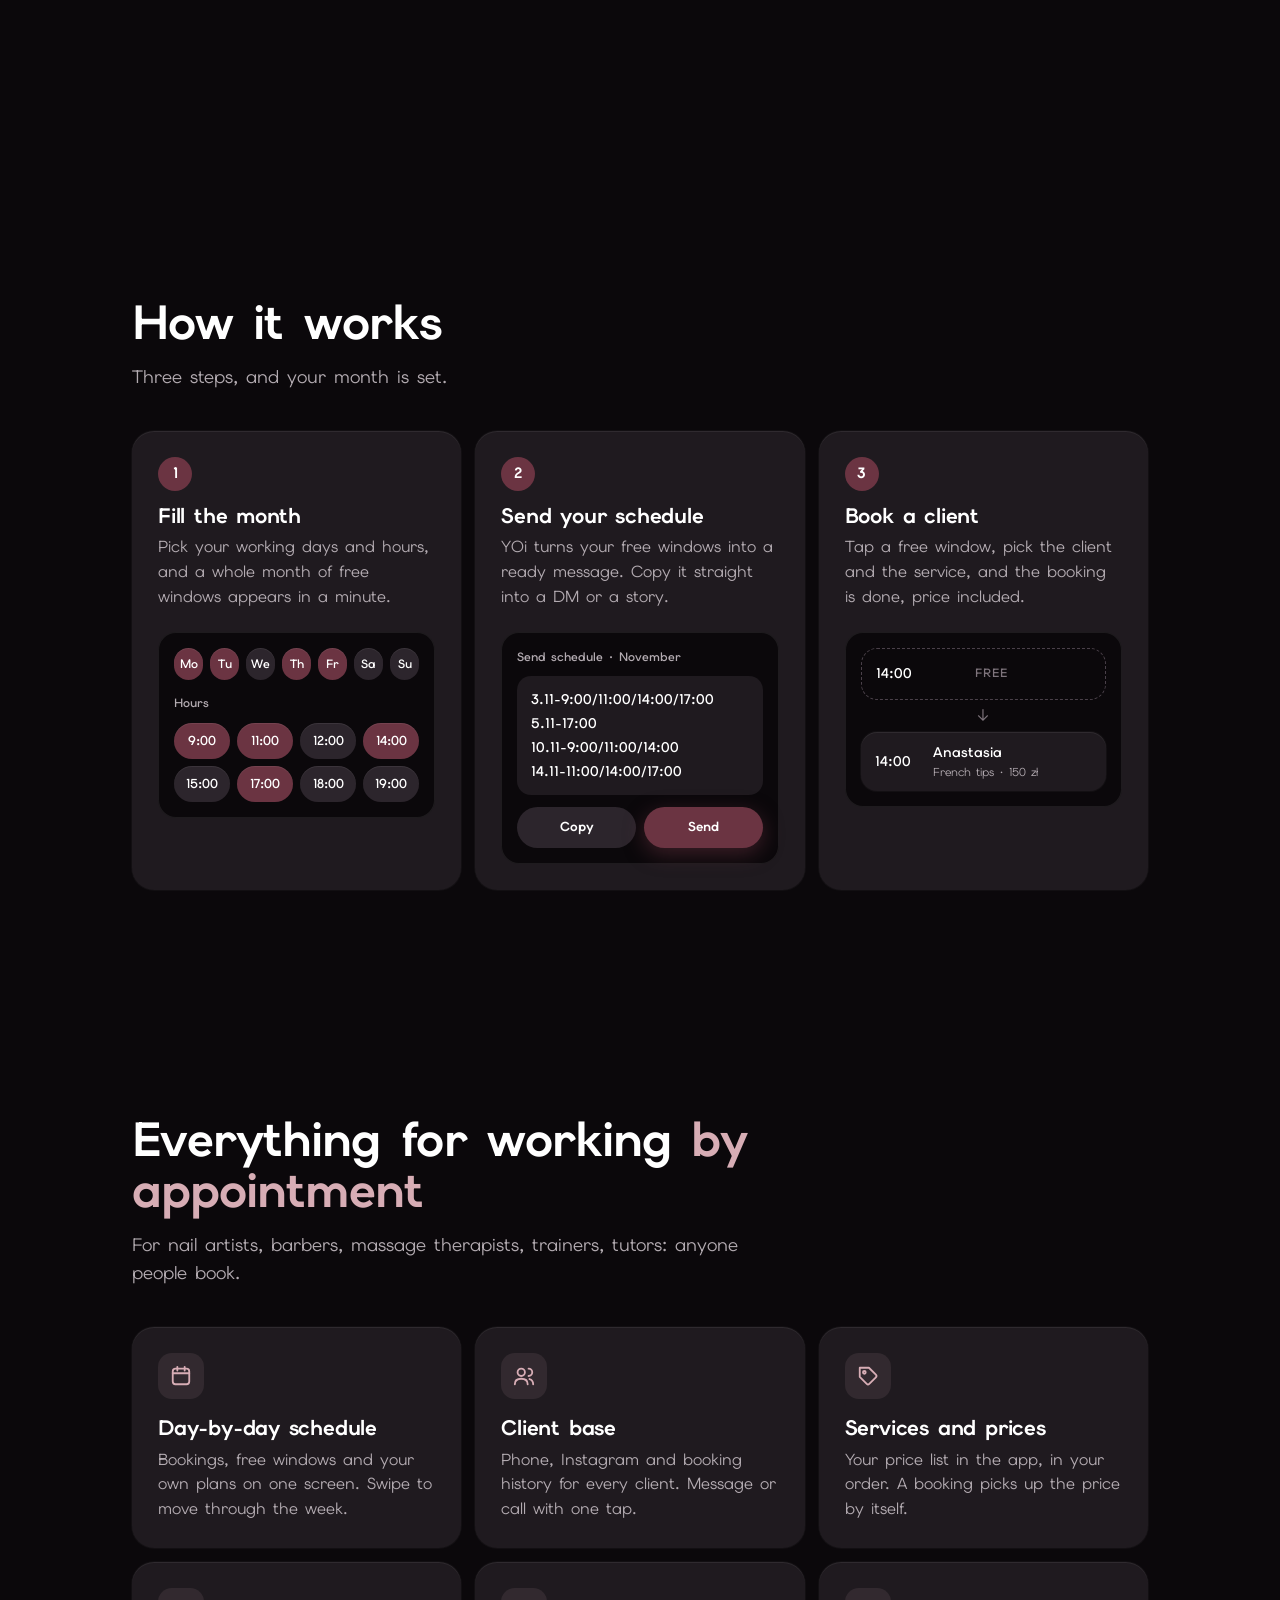
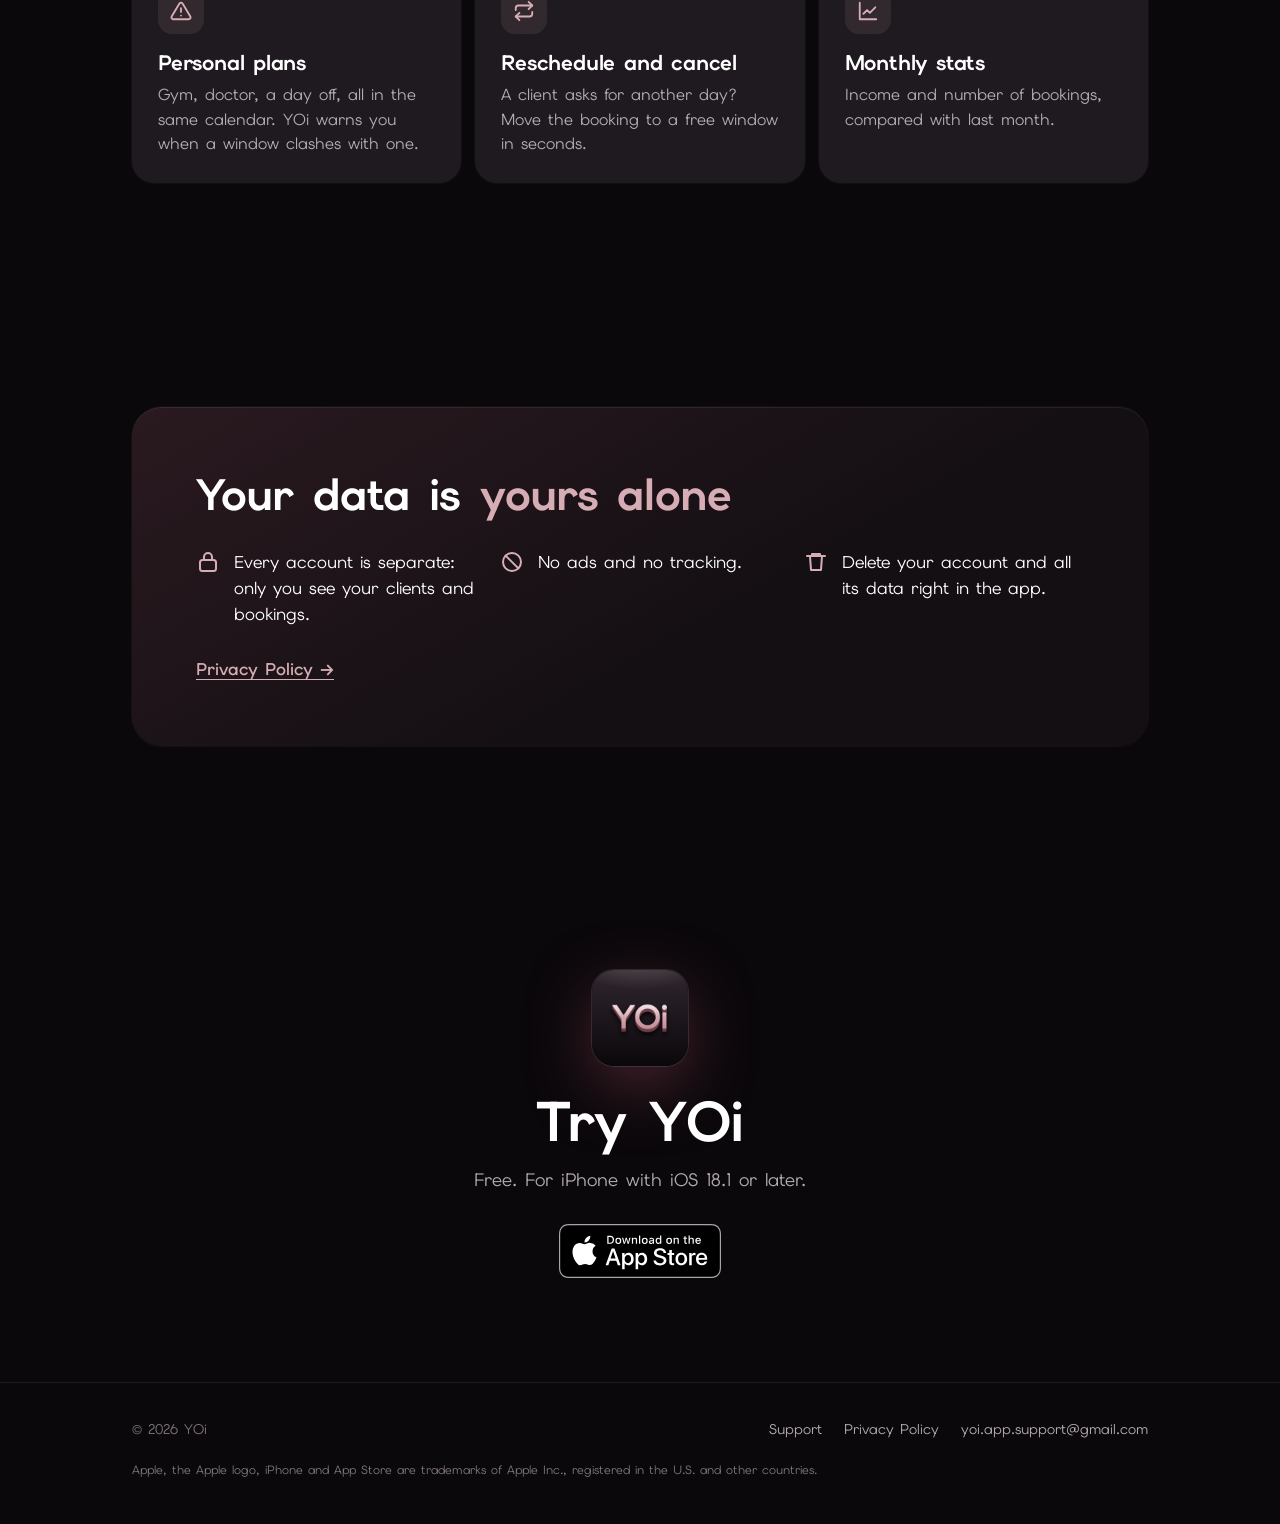
==== commit cf8a96da: "Replace the promo video with a scroll-driven story A sticky stage walks through eight steps as the p" ====
--- a/en/index.html
+++ b/en/index.html
@@ -22,7 +22,10 @@
 <link rel="apple-touch-icon" href="../img/apple-touch-icon.png">
 <link rel="preload" href="../fonts/ElmsSans-Bold.ttf" as="font" type="font/ttf" crossorigin>
 <link rel="stylesheet" href="../style.css?v=8">
+<link rel="stylesheet" href="../story/story.css?v=1">
 <script src="../reveal.js?v=8" defer></script>
+<script src="../story/screens-en.js?v=1" defer></script>
+<script src="../story/story.js?v=1" defer></script>
 </head>
 <body>
 
@@ -103,17 +106,45 @@
     </div>
   </section>
 
-  <section class="promo">
-    <div class="wrap">
-      <div class="section-head">
-        <h2>YOi in 30 seconds</h2>
-        <p>Watch the chaos of notes and DMs turn into order.</p>
-      </div>
-      <div class="promo-frame promo-frame--wide">
-        <video class="promo-video" src="../video/promo-en.mp4" poster="../video/promo-en.jpg" muted loop playsinline preload="metadata" aria-label="YOi promo video: how booking chaos turns into order"></video>
-      </div>
-      <div class="promo-frame promo-frame--tall">
-        <video class="promo-video" src="../video/promo-en-vertical.mp4" poster="../video/promo-en-vertical.jpg" muted loop playsinline preload="none" aria-label="YOi promo video: how booking chaos turns into order"></video>
+  <section class="story" aria-label="How YOi brings order">
+    <div class="story-stage">
+      <div class="story-grid">
+        <div class="story-copy">
+        <div class="story-step">
+          <h2><span class="ln"><span>Is your work schedule</span></span><span class="ln"><span class="rose">pure chaos?</span></span></h2>
+          <p>Notes, screenshots, DMs and your own memory.</p>
+        </div>
+        <div class="story-step">
+          <h2><span class="ln"><span>Turn the chaos</span></span><span class="ln"><span class="rose">into order</span></span></h2>
+          <p>Bookings, free slots and clients in one place.</p>
+        </div>
+        <div class="story-step">
+          <h2><span class="ln"><span>Your whole day</span></span><span class="ln"><span class="rose">on one screen</span></span></h2>
+          <p>Bookings, free hours and personal plans side by side.</p>
+        </div>
+        <div class="story-step">
+          <h2><span class="ln"><span>A month of windows</span></span><span class="ln"><span class="rose">in a minute</span></span></h2>
+          <p>Pick the days and hours, and the whole month is ready.</p>
+        </div>
+        <div class="story-step">
+          <h2><span class="ln"><span>Copy it</span></span><span class="ln"><span class="rose">straight to DMs</span></span></h2>
+          <p>Your free slots turn into a ready message for clients.</p>
+        </div>
+        <div class="story-step">
+          <h2><span class="ln"><span>Book a client</span></span><span class="ln"><span class="rose">in two taps</span></span></h2>
+          <p>Find them by handle and drop them into a free slot.</p>
+        </div>
+        <div class="story-step">
+          <h2><span class="ln"><span>All your clients</span></span><span class="ln"><span class="rose">at hand</span></span></h2>
+          <p>Who came when and what you did, no digging through chats.</p>
+        </div>
+        <div class="story-step">
+          <h2><span class="ln"><span>Your month</span></span><span class="ln"><span class="rose">in numbers</span></span></h2>
+          <p>Income, visits and free slots add up on their own.</p>
+        </div>
+        </div>
+        <div class="story-visual" aria-hidden="true"></div>
+        <div class="story-dots" aria-hidden="true"></div>
       </div>
     </div>
   </section>
--- a/style.css
+++ b/style.css
@@ -224,15 +224,3 @@
 @keyframes lift {
   from { margin: 0; transform: none; min-height: 58px; padding: 10px 14px; background: var(--card); box-shadow: inset 0 1px 0 var(--rim); }
 }
-
-/* Promo video */
-.promo .wrap { display: flex; flex-direction: column; align-items: center; text-align: center; }
-.promo .section-head { margin-left: auto; margin-right: auto; }
-.promo-frame { position: relative; width: min(1040px, 100%); aspect-ratio: 16 / 9; border-radius: clamp(18px, 3vw, 32px); overflow: hidden; background: #000;
-  box-shadow: 0 0 0 1px rgba(255, 255, 255, .08), 0 40px 100px rgba(0, 0, 0, .6), 0 0 140px rgba(107, 52, 66, .45); }
-.promo-video { display: block; width: 100%; height: 100%; object-fit: cover; }
-.promo-frame--tall { display: none; width: min(360px, 82vw); aspect-ratio: 9 / 16; border-radius: 32px; }
-@media (max-width: 640px) {
-  .promo-frame--wide { display: none; }
-  .promo-frame--tall { display: block; }
-}
--- a/story/story.css
+++ b/story/story.css
@@ -0,0 +1,72 @@
+/* Scroll story: a sticky stage where the app animates as the page scrolls */
+.story { position: relative; padding: 0; }
+.story-stage { position: relative; }
+.story-copy { padding: 64px 0 8px; }
+.story-step + .story-step { margin-top: 40px; }
+.story-step h2 { font-size: clamp(32px, 6vw, 56px); }
+.story-step h2 .ln { display: block; }
+.story-step p { margin-top: 14px; max-width: 26em; color: var(--muted); font-size: 18px; }
+.story-visual, .story-dots { display: none; }
+
+/* With JavaScript: the section gets tall and the stage sticks to the screen */
+.story.is-live .story-stage { position: sticky; top: 0; height: 100vh; height: 100svh; overflow: hidden; }
+.story-grid { max-width: 1080px; margin: 0 auto; padding: 0 20px; }
+.story.is-live .story-grid { position: relative; height: 100%; max-width: none; padding: 0; }
+.story.is-live .story-copy { position: absolute; left: 20px; right: 20px; top: 0; padding: 0; height: var(--copy-h, 170px); }
+.story.is-live .story-step { position: absolute; left: 0; right: 0; top: 28px; margin: 0; text-align: center; }
+.story.is-live .story-step h2 { font-size: clamp(30px, 8.4vw, 40px); }
+.story.is-live .story-step h2 .ln { overflow: hidden; padding: .02em 0 .1em; }
+.story.is-live .story-step h2 .ln > span { display: inline-block; will-change: transform; }
+.story.is-live .story-step p { margin: 8px auto 0; font-size: 15px; line-height: 1.45; max-width: 22em; will-change: transform, opacity; }
+.story.is-live .story-visual { display: block; position: absolute; left: 50%; top: var(--copy-h, 170px); bottom: 0; width: 0; }
+.story.is-live .story-dots { display: flex; gap: 6px; position: absolute; left: 50%; bottom: 14px; transform: translateX(-50%); z-index: 3; }
+
+.story-dots i { width: 18px; height: 4px; border-radius: 2px; background: rgba(255, 255, 255, .14); overflow: hidden; position: relative; }
+.story-dots i::after { content: ""; position: absolute; inset: 0; background: var(--rose); transform: scaleX(var(--f, 0)); transform-origin: left; }
+
+.st-glow { position: absolute; left: 0; top: 0; width: 900px; height: 900px; margin: -450px 0 0 -450px; border-radius: 50%; pointer-events: none;
+  background: radial-gradient(closest-side, rgba(107, 52, 66, .55), rgba(107, 52, 66, .16) 55%, rgba(107, 52, 66, 0)); }
+.st-plane { position: absolute; left: 0; top: 50%; width: 0; height: 0; }
+.st-plane > * { position: absolute; left: 0; top: 0; will-change: transform, opacity; }
+
+/* iPhone 18 Pro, black */
+.st-phone { width: 418px; height: 872px; margin: -436px 0 0 -209px; }
+.st-phone .alu { position: absolute; inset: 0; border-radius: 67px;
+  background:
+    linear-gradient(180deg, rgba(255,255,255,.22) 0%, rgba(255,255,255,0) 4%, rgba(255,255,255,0) 96%, rgba(0,0,0,.35) 100%),
+    linear-gradient(90deg, #0a0a0c 0%, #6c6c72 1.6%, #2e2e33 3.2%, #1d1d21 9%, #161619 50%, #1d1d21 91%, #2e2e33 96.8%, #6c6c72 98.4%, #0a0a0c 100%);
+  box-shadow: 0 0 0 1px rgba(0,0,0,.6), 0 60px 110px rgba(0,0,0,.65), 0 20px 40px rgba(0,0,0,.4); }
+.st-phone .face { position: absolute; inset: 3.5px; border-radius: 64px; background: #040304; box-shadow: inset 0 0 0 1px rgba(255,255,255,.07), inset 0 1px 0 rgba(255,255,255,.12); }
+.st-phone .scr { position: absolute; left: 14px; top: 14px; width: 390px; height: 844px; border-radius: 55px; overflow: hidden; background: #0B080B; }
+.st-phone .shine { position: absolute; left: 14px; top: 14px; width: 390px; height: 844px; border-radius: 55px; pointer-events: none;
+  background: linear-gradient(118deg, rgba(255,255,255,.09) 0%, rgba(255,255,255,.02) 26%, rgba(255,255,255,0) 40%); }
+.st-phone .isl { position: absolute; left: 50%; top: 25px; width: 84px; height: 34px; margin-left: -42px; border-radius: 17px; background: #000; }
+.st-phone .isl::after { content: ""; position: absolute; right: 11px; top: 11px; width: 12px; height: 12px; border-radius: 50%; background: radial-gradient(circle at 40% 35%, #2a3a55 0%, #0b0f18 55%, #000 100%); }
+.st-phone .key { position: absolute; width: 4px; border-radius: 2px; background: linear-gradient(90deg, #0a0a0c, #5c5c62 45%, #1d1d21); }
+.st-phone .key.l { left: -2.5px; }
+.st-phone .key.r { right: -2.5px; background: linear-gradient(270deg, #0a0a0c, #5c5c62 45%, #1d1d21); }
+
+.st-icon { width: 150px; height: 150px; max-width: none; border-radius: 34px; box-shadow: 0 0 0 1px rgba(255,255,255,.1), 0 30px 90px rgba(107,52,66,.8); }
+.st-scrap { color: #fff; box-sizing: border-box; font-weight: 500; }
+
+/* Liquid glass, as in the video */
+.st-lg { -webkit-backdrop-filter: blur(22px) saturate(180%); backdrop-filter: blur(22px) saturate(180%);
+  background: linear-gradient(160deg, rgba(255,255,255,.16), rgba(255,255,255,.05) 45%, rgba(255,255,255,.08));
+  box-shadow: inset 0 1.5px 1px rgba(255,255,255,.3), inset 0 0 30px rgba(255,255,255,.05), 0 24px 60px rgba(0,0,0,.5); }
+.st-lg--wine { background: linear-gradient(160deg, rgba(176,92,115,.72), rgba(107,52,66,.6) 50%, rgba(120,58,74,.66)); }
+.st-bubble { color: #fff; box-sizing: border-box; white-space: pre-line; }
+
+@media (min-width: 960px) {
+  .story.is-live .story-copy { left: 20px; right: auto; top: 0; bottom: 0; width: 46%; height: auto; }
+  .story.is-live .story-step { top: 50%; text-align: left; transform: translateY(-50%); }
+  .story.is-live .story-step h2 { font-size: clamp(42px, 4.1vw, 58px); }
+  .story.is-live .story-step p { margin: 18px 0 0; font-size: 19px; max-width: 24em; }
+  .story.is-live .story-visual { left: 73%; top: 0; }
+  .story.is-live .story-dots { left: 20px; bottom: auto; top: calc(50% + 190px); transform: none; }
+  .story-dots i { width: 26px; }
+}
+@media (min-width: 1120px) {
+  .story.is-live .story-copy { left: calc(50% - 520px); width: 560px; }
+  .story.is-live .story-dots { left: calc(50% - 520px); }
+  .story.is-live .story-visual { left: calc(50% + 250px); }
+}
